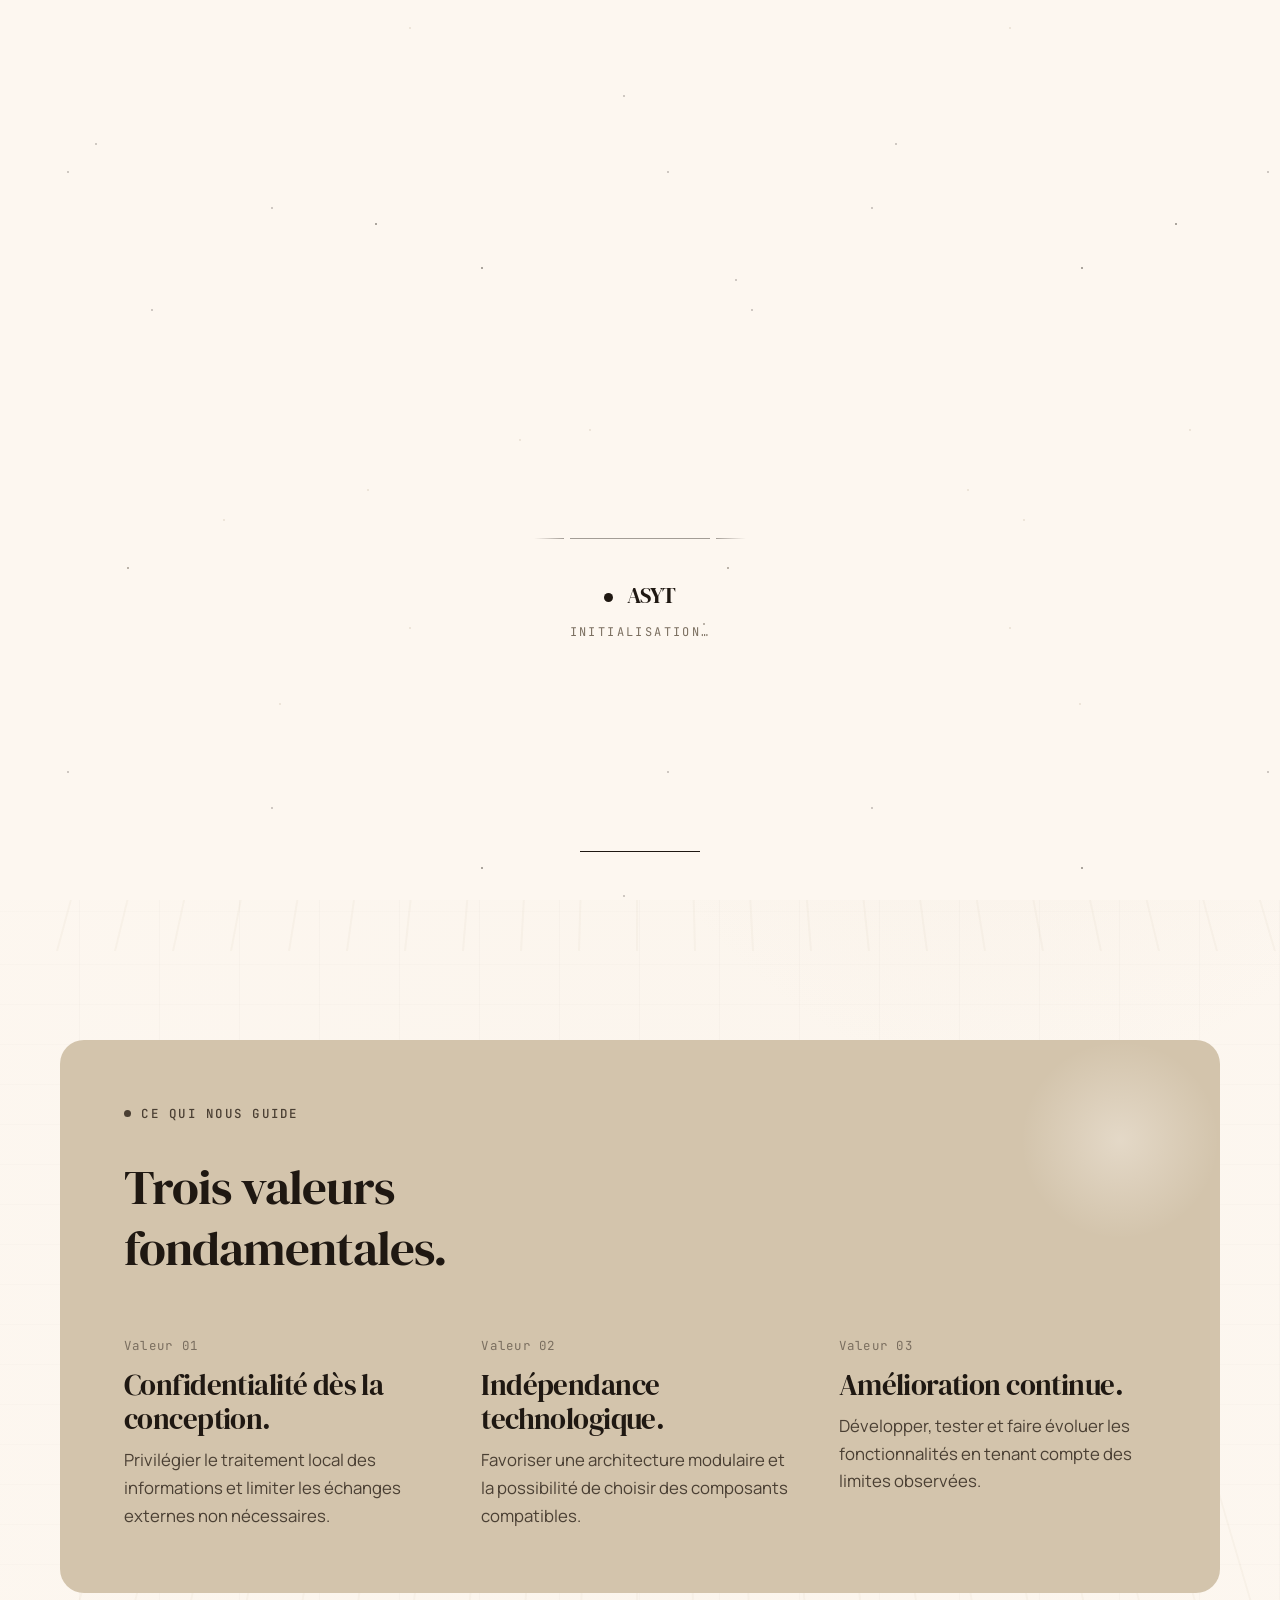
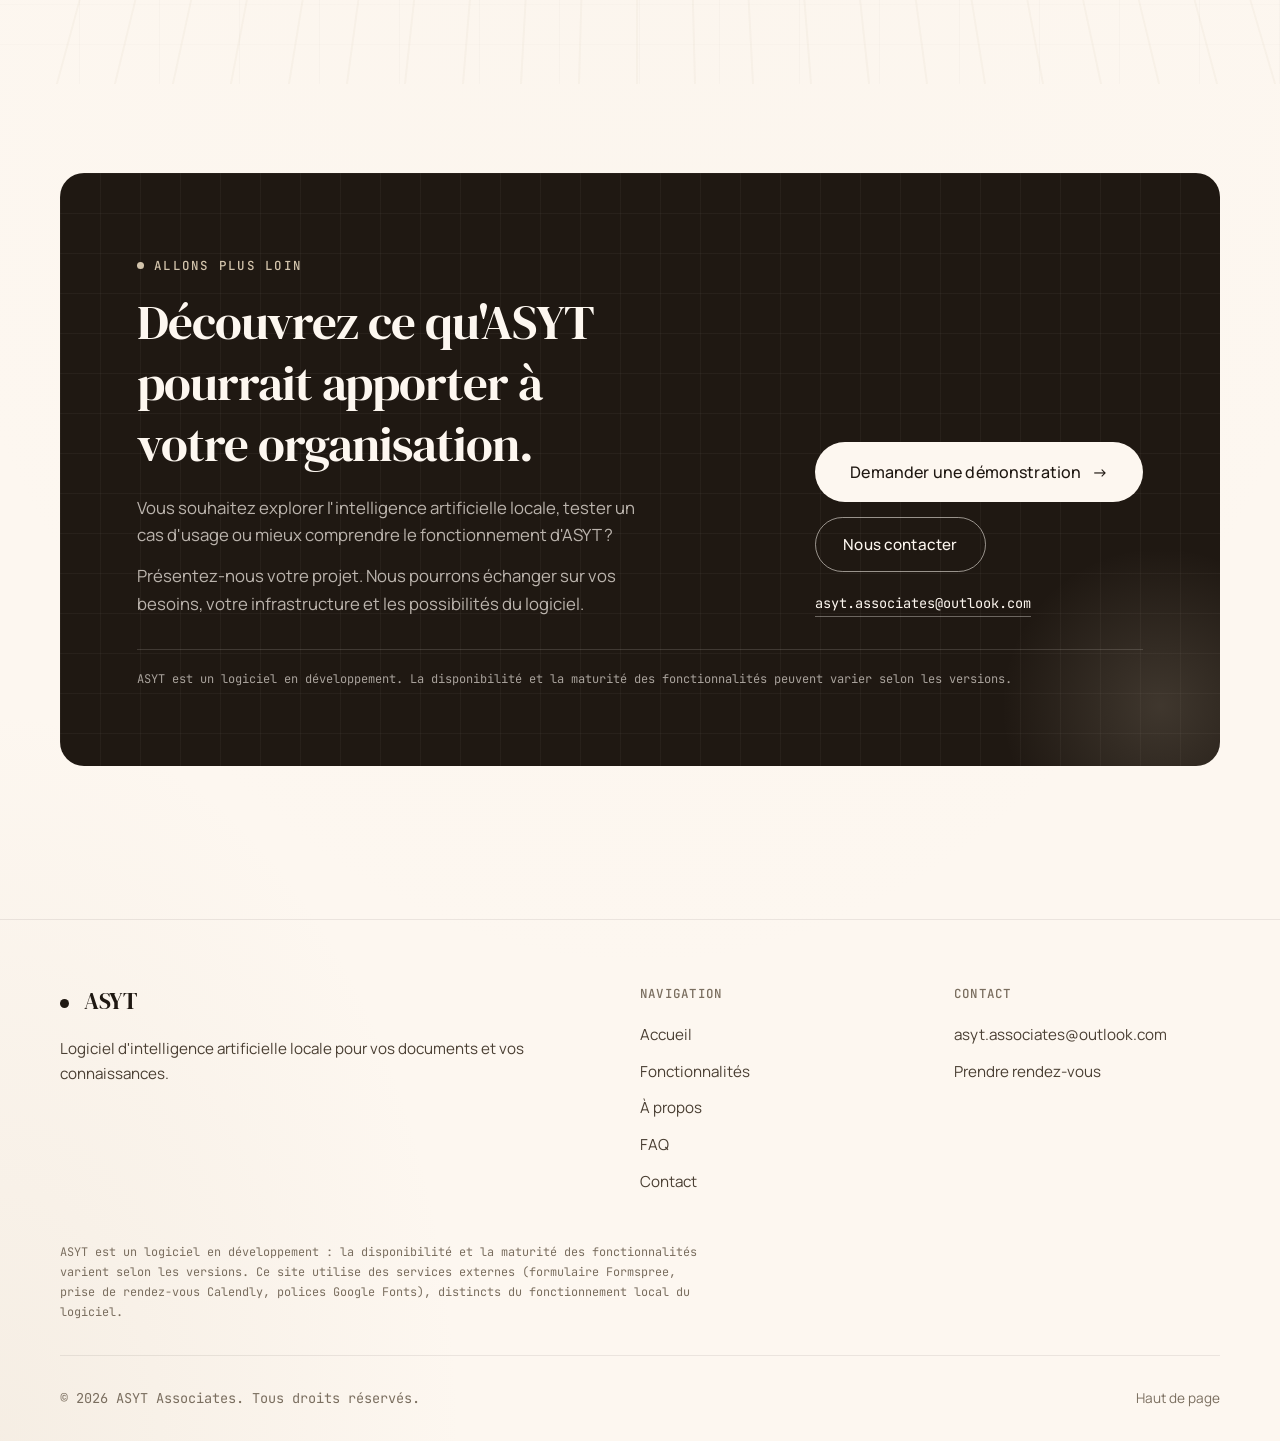
==== a-propos.html @ 198e5f39 "Refonte éditoriale : ASYT présenté comme logiciel d'IA locale (FR + EN) Mission ASYT-WEBSITE-CONTENT" ====
<!DOCTYPE html>
<html lang="fr">
<head>
<meta charset="UTF-8">
<meta name="viewport" content="width=device-width, initial-scale=1.0">
<title>À propos — ASYT, intelligence artificielle locale</title>
<meta name="description" content="ASYT est né d'une conviction : l'IA doit aussi pouvoir fonctionner chez vous. Découvrez la vision et les valeurs derrière ce logiciel d'intelligence artificielle locale.">
<meta name="theme-color" content="#FDF7F0">
<link rel="canonical" href="https://fabienlufbery-hue.github.io/mon-site/a-propos.html">
<link rel="alternate" hreflang="fr" href="https://fabienlufbery-hue.github.io/mon-site/a-propos.html">
<link rel="alternate" hreflang="en" href="https://fabienlufbery-hue.github.io/mon-site/about.html">
<link rel="alternate" hreflang="x-default" href="https://fabienlufbery-hue.github.io/mon-site/a-propos.html">
<link rel="preconnect" href="https://fonts.googleapis.com">
<link rel="preconnect" href="https://fonts.gstatic.com" crossorigin>
<link rel="stylesheet" href="styles.css">
<link rel="icon" type="image/png" href="asyt-logo.png">
<meta property="og:type" content="website">
<meta property="og:site_name" content="ASYT">
<meta property="og:locale" content="fr_FR">
<meta property="og:locale:alternate" content="en_US">
<meta property="og:url" content="https://fabienlufbery-hue.github.io/mon-site/a-propos.html">
<meta property="og:title" content="À propos — ASYT, intelligence artificielle locale">
<meta property="og:description" content="ASYT est né d'une conviction : l'IA doit aussi pouvoir fonctionner chez vous. Découvrez la vision et les valeurs derrière ce logiciel d'intelligence artificielle locale.">
<meta property="og:image" content="https://fabienlufbery-hue.github.io/mon-site/asyt-logo.png">
<meta property="og:image:alt" content="ASYT Associates">
<meta name="twitter:card" content="summary">
<meta name="twitter:title" content="À propos — ASYT, intelligence artificielle locale">
<meta name="twitter:description" content="ASYT est né d'une conviction : l'IA doit aussi pouvoir fonctionner chez vous. Découvrez la vision et les valeurs derrière ce logiciel d'intelligence artificielle locale.">
<meta name="twitter:image" content="https://fabienlufbery-hue.github.io/mon-site/asyt-logo.png">
<noscript><style>.preloader{display:none!important}.reveal,.rise,.h1-step,.hero-mark{opacity:1!important;transform:none!important;animation:none!important}.accordion-panel{grid-template-rows:1fr!important}.accordion-panel .accordion-inner{visibility:visible!important}</style></noscript>
</head>
<body id="top">
<canvas id="data-canvas" aria-hidden="true"></canvas>
<!-- Preloader -->
<div class="preloader" id="preloader" aria-hidden="true">
  <div class="launch-scene">
    <div class="launch-platform"></div>
    <div class="launch-shockwave"></div>
    <div class="launch-trail"></div>
    <div class="launch-craft">
      <svg viewBox="0 0 64 88" xmlns="http://www.w3.org/2000/svg" fill="none">
        <!-- Corps principal du vaisseau -->
        <path d="M32 4 L48 44 L48 72 L32 80 L16 72 L16 44 Z" fill="#1F1812"/>
        <!-- Nez chromé -->
        <path d="M32 4 L40 28 L32 24 L24 28 Z" fill="#D3C4AC"/>
        <!-- Hublot -->
        <circle cx="32" cy="42" r="6" fill="#FDF7F0"/>
        <circle cx="32" cy="42" r="3" fill="#D3C4AC"/>
        <!-- Ailettes latérales -->
        <path d="M16 60 L8 76 L16 72 Z" fill="#1F1812"/>
        <path d="M48 60 L56 76 L48 72 Z" fill="#1F1812"/>
        <!-- Détail central -->
        <rect x="30" y="56" width="4" height="14" fill="#D3C4AC" opacity="0.5"/>
        <!-- Tuyère -->
        <path d="M22 72 L28 80 L36 80 L42 72 Z" fill="#4A3F33"/>
      </svg>
    </div>
  </div>
  <div class="preloader-text">
    <div class="brand">
      <span style="display:inline-block; width:9px; height:9px; border-radius:50%; background:#1F1812; margin-right:8px; transform:translateY(-1px);"></span>ASYT
    </div>
    <div class="tagline">Initialisation…</div>
  </div>
  <div class="preloader-progress"></div>
</div>

<script>
(function() {
  var root = document.documentElement;
  var preloader = document.getElementById('preloader');
  if (!preloader) return;

  var reduce = window.matchMedia && window.matchMedia('(prefers-reduced-motion: reduce)').matches;

  // Première visite (animation complète) ou navigation interne (version accélérée)
  var isFirstVisit = true;
  try {
    isFirstVisit = !sessionStorage.getItem('asyt-visited');
    sessionStorage.setItem('asyt-visited', '1');
  } catch (e) {}
  var totalDuration = reduce ? 300 : (isFirstVisit ? 3800 : 1100);

  if (!isFirstVisit) {
    preloader.classList.add('preloader-fast');
  }

  // Les animations d'entrée de la page attendent la fin du préchargeur
  root.classList.add('is-preloading');

  var done = false;
  function hidePreloader() {
    if (done) return;
    done = true;
    root.classList.remove('is-preloading');
    preloader.classList.add('is-hidden');
    setTimeout(function() {
      if (preloader.parentNode) preloader.remove();
    }, 800);
    document.body.style.overflow = '';
  }

  document.body.style.overflow = 'hidden';

  if (document.readyState === 'complete') {
    setTimeout(hidePreloader, totalDuration);
  } else {
    window.addEventListener('load', function() {
      setTimeout(hidePreloader, totalDuration);
    });
  }
  // Sécurité : retirer après 6s max
  setTimeout(hidePreloader, 6000);
})();
</script>

<a class="skip-link" href="#contenu">Aller au contenu</a>

<header class="site-header">
  <div class="container">
    <a href="index.html" class="logo" aria-label="ASYT — Accueil">
      <span class="mark"></span>ASYT
    </a>
    <nav class="nav" id="primary-nav" aria-label="Navigation">
      <a href="index.html">Accueil</a>
      <a href="services.html">Fonctionnalités</a>
      <a href="a-propos.html" class="active" aria-current="page">À propos</a>
      <a href="faq.html">FAQ</a>
      <a href="contact.html">Contact</a>
      <div class="lang-switch">
        <a href="a-propos.html" class="lang active" hreflang="fr" lang="fr" aria-label="Français" aria-current="true">FR</a>
        <span class="lang-sep" aria-hidden="true">/</span>
        <a href="about.html" class="lang" hreflang="en" lang="en" aria-label="English">EN</a>
      </div>
    </nav>
    <button class="menu-toggle" type="button" aria-label="Menu" aria-controls="primary-nav" aria-expanded="false" onclick="this.setAttribute('aria-expanded', this.getAttribute('aria-expanded') === 'true' ? 'false' : 'true'); document.getElementById('primary-nav').classList.toggle('open');">
      <span></span><span></span><span></span>
    </button>
  </div>
</header>

<main id="contenu" tabindex="-1">

  <!-- HERO -->
  <section class="page-hero">
    <div class="container">
      <span class="eyebrow rise rise-1">À propos</span>
      <h1 class="rise rise-2 h1-long">ASYT est né d'une conviction&nbsp;: l'IA doit aussi pouvoir fonctionner <span class="highlight">chez&nbsp;vous.</span></h1>
    </div>
  </section>

  <!-- VISION -->
  <section>
    <div class="container">
      <div class="vision-grid">
        <div class="reveal">
          <span class="eyebrow">Notre vision</span>
        </div>
        <div class="prose reveal reveal-delay-1">
          <p class="lead">L'intelligence artificielle transforme notre façon de travailler. Mais toutes les organisations ne souhaitent pas dépendre d'un service distant pour exploiter leurs informations.</p>
          <p>ASYT explore une autre approche&nbsp;: rapprocher les capacités de l'IA des documents, des connaissances et de l'infrastructure de l'utilisateur.</p>
          <p>Notre ambition est de construire un environnement d'intelligence artificielle locale, adaptable et transparent, dans lequel les utilisateurs gardent davantage de contrôle.</p>
        </div>
      </div>
    </div>
  </section>

  <!-- VALEURS -->
  <section>
    <div class="container">
      <div class="band reveal">
        <div class="section-head" style="margin-bottom: 1rem;">
          <span class="eyebrow" style="color: var(--ink-soft);">Ce qui nous guide</span>
          <h2 class="chapter-title">Trois valeurs fondamentales.</h2>
        </div>
        <div class="values-list values-list--3">
          <div class="value-item">
            <div class="num">Valeur 01</div>
            <h3>Confidentialité dès la conception.</h3>
            <p>Privilégier le traitement local des informations et limiter les échanges externes non nécessaires.</p>
          </div>
          <div class="value-item">
            <div class="num">Valeur 02</div>
            <h3>Indépendance technologique.</h3>
            <p>Favoriser une architecture modulaire et la possibilité de choisir des composants compatibles.</p>
          </div>
          <div class="value-item">
            <div class="num">Valeur 03</div>
            <h3>Amélioration continue.</h3>
            <p>Développer, tester et faire évoluer les fonctionnalités en tenant compte des limites observées.</p>
          </div>
        </div>
      </div>
    </div>
  </section>

  <!-- CTA -->
  <section>
    <div class="container">
      <div class="cta-block reveal">
        <div>
          <span class="eyebrow">Allons plus loin</span>
          <h2 class="chapter-title" style="margin-top: 1rem;">Découvrez ce qu'ASYT pourrait apporter à votre organisation.</h2>
          <p style="margin-top: 1.2rem; max-width: 52ch;">Vous souhaitez explorer l'intelligence artificielle locale, tester un cas d'usage ou mieux comprendre le fonctionnement d'ASYT&nbsp;?</p>
          <p style="margin-top: 0.8rem; max-width: 52ch;">Présentez-nous votre projet. Nous pourrons échanger sur vos besoins, votre infrastructure et les possibilités du logiciel.</p>
        </div>
        <div class="cta-actions">
          <a href="contact.html?sujet=demonstration#formulaire" class="btn btn-primary">Demander une démonstration <span class="arrow" aria-hidden="true">→</span></a>
          <a href="contact.html" class="btn btn-ghost">Nous contacter</a>
          <a href="mailto:asyt.associates@outlook.com" class="cta-mail">asyt.associates@outlook.com</a>
        </div>
        <p class="cta-fine">ASYT est un logiciel en développement. La disponibilité et la maturité des fonctionnalités peuvent varier selon les versions.</p>
      </div>
    </div>
  </section>

</main>

<footer class="site-footer">
  <div class="container">
    <div class="footer-grid">
      <div class="footer-brand">
        <div class="logo">
          <span class="mark"></span>ASYT
        </div>
        <p>Logiciel d'intelligence artificielle locale pour vos documents et vos connaissances.</p>
      </div>
      <div class="footer-col">
        <p class="footer-col-title">Navigation</p>
        <ul>
          <li><a href="index.html">Accueil</a></li>
          <li><a href="services.html">Fonctionnalités</a></li>
          <li><a href="a-propos.html">À propos</a></li>
          <li><a href="faq.html">FAQ</a></li>
          <li><a href="contact.html">Contact</a></li>
        </ul>
      </div>
      <div class="footer-col">
        <p class="footer-col-title">Contact</p>
        <ul>
          <li><a href="mailto:asyt.associates@outlook.com">asyt.associates@outlook.com</a></li>
          <li><a href="https://calendly.com/asyt-associates/new-meeting" target="_blank" rel="noopener">Prendre rendez-vous</a></li>
        </ul>
      </div>
    </div>
    <p class="footer-note">ASYT est un logiciel en développement&nbsp;: la disponibilité et la maturité des fonctionnalités varient selon les versions. Ce site utilise des services externes (formulaire Formspree, prise de rendez-vous Calendly, polices Google Fonts), distincts du fonctionnement local du logiciel.</p>
    <div class="footer-bottom">
      <span>© 2026 ASYT Associates. Tous droits réservés.</span>
      <a href="#top">Haut de page</a>
    </div>
  </div>
</footer>

<script src="script.js"></script>
</body>
</html>
---- styles.css ----
/* =========================================================
   ASYT — Feuille de style
   Palette : crème (#FDF7F0) + blanc (#FFFFFF) + beige chaud (#D3C4AC)
   ========================================================= */

@import url('https://fonts.googleapis.com/css2?family=DM+Serif+Display:ital@0;1&family=Manrope:wght@300;400;500;600;700&family=JetBrains+Mono:wght@400;500&display=swap');

:root {
  --cream: #FDF7F0;
  --beige: #D3C4AC;
  --beige-soft: #E5DBC8;
  --beige-dark: #B8A68A;
  --ink: #1F1812;
  --ink-soft: #4A3F33;
  --ink-muted: #7A6E5F;
  --line: #D3C4AC;
  --line-soft: rgba(31, 24, 18, 0.08);
  --serif: 'DM Serif Display', 'Times New Roman', serif;
  --sans: 'Manrope', system-ui, -apple-system, sans-serif;
  --mono: 'JetBrains Mono', ui-monospace, monospace;
  --container: 1240px;
  --gutter: clamp(1.25rem, 4vw, 2.5rem);
  --transition: 280ms cubic-bezier(0.4, 0, 0.2, 1);
  --transition-slow: 600ms cubic-bezier(0.2, 0.8, 0.2, 1);
}

*, *::before, *::after { box-sizing: border-box; margin: 0; padding: 0; }
html { scroll-behavior: smooth; -webkit-text-size-adjust: 100%; }

body {
  font-family: var(--sans);
  font-weight: 400;
  font-size: 17px;
  line-height: 1.55;
  color: var(--ink);
  background-color: var(--cream);
  background-image:
    radial-gradient(ellipse 80% 60% at 80% 0%, rgba(211, 196, 172, 0.22), transparent 60%),
    radial-gradient(ellipse 60% 40% at 0% 100%, rgba(211, 196, 172, 0.18), transparent 60%),
    radial-gradient(ellipse 100% 70% at 50% 40%, rgba(229, 219, 200, 0.07), transparent 65%);
  min-height: 100vh;
  overflow-x: hidden;
  position: relative;
}

body::before {
  content: '';
  position: fixed;
  inset: 0;
  pointer-events: none;
  z-index: 1;
  opacity: 0.4;
  mix-blend-mode: multiply;
  background-image: url("data:image/svg+xml,%3Csvg viewBox='0 0 200 200' xmlns='http://www.w3.org/2000/svg'%3E%3Cfilter id='n'%3E%3CfeTurbulence type='fractalNoise' baseFrequency='0.85' numOctaves='2' stitchTiles='stitch'/%3E%3CfeColorMatrix values='0 0 0 0 0.12 0 0 0 0 0.09 0 0 0 0 0.07 0 0 0 0.06 0'/%3E%3C/filter%3E%3Crect width='100%25' height='100%25' filter='url(%23n)'/%3E%3C/svg%3E");
}

/* Canvas de particules */
#data-canvas {
  position: fixed;
  inset: 0;
  width: 100%;
  height: 100%;
  pointer-events: none;
  z-index: 0;
  opacity: 0.55;
}

img, svg { max-width: 100%; display: block; }
a { color: inherit; text-decoration: none; transition: opacity var(--transition); }
button { font: inherit; cursor: pointer; border: none; background: none; color: inherit; }
::selection { background: var(--ink); color: var(--cream); }

.container {
  width: 100%;
  max-width: var(--container);
  margin: 0 auto;
  padding-left: var(--gutter);
  padding-right: var(--gutter);
  position: relative;
  z-index: 2;
}

/* ---------- Typographie HARMONISÉE ---------- */
h1, h2, h3, h4, h5, h6 {
  font-family: var(--serif);
  font-weight: 400;
  letter-spacing: -0.02em;
  line-height: 1.5;
  color: var(--ink);
}
h1 { font-size: clamp(2rem, 4.5vw, 3.8rem); }
h2 { font-size: clamp(2.2rem, 5vw, 3.8rem); }
h3 { font-size: clamp(1.4rem, 2.5vw, 1.8rem); line-height: 1.2; }
h4 { font-size: 1.15rem; line-height: 1.3; }

.italic {
  /* font-style: italic; */
}

p, li, label, input, textarea, select, button, a {
  font-family: var(--sans);
}

p {
  color: var(--ink-soft);
  font-size: 1.05rem;
  line-height: 1.65;
  max-width: 62ch;
}

p.lead {
  font-size: clamp(1.15rem, 1.6vw, 1.35rem);
  line-height: 1.55;
  color: var(--ink);
  font-weight: 400;
}

/* ---------- HIGHLIGHTS noirs sur les mots-clés ---------- */
.highlight {
  background: var(--ink);
  color: var(--cream);
  padding: 0.08em 0.35em 0.18em;
  border-radius: 4px;
  font-style: normal;
  position: relative;
  box-decoration-break: clone;
  -webkit-box-decoration-break: clone;
  display: inline;
  transition: transform var(--transition);
}
.highlight::before {
  content: '';
  position: absolute;
  inset: 0;
  background: linear-gradient(110deg, transparent 0%, rgba(253, 247, 240, 0.18) 50%, transparent 100%) no-repeat;
  background-size: 60% 100%;
  background-position: -200% 0;
  animation: shine 6s ease-in-out infinite;
  animation-delay: 1.5s;
  pointer-events: none;
  border-radius: 4px;
}
@keyframes shine {
  0%, 100% { background-position: -200% 0; }
  20%, 80% { background-position: 300% 0; }
}

.eyebrow {
  font-family: var(--mono);
  font-size: 0.78rem;
  font-weight: 500;
  letter-spacing: 0.18em;
  text-transform: uppercase;
  color: var(--ink-muted);
  display: inline-flex;
  align-items: center;
  gap: 0.65rem;
}
.eyebrow::before {
  content: '';
  width: 7px;
  height: 7px;
  border-radius: 50%;
  background: currentColor;
  flex-shrink: 0;
  animation: pulse-dot 2s ease-in-out infinite;
}
@keyframes pulse-dot {
  0%, 100% { opacity: 0.35; transform: scale(0.9); }
  50%       { opacity: 1;    transform: scale(1.15); }
}

/* ---------- Boutons ---------- */
.btn {
  display: inline-flex;
  align-items: center;
  gap: 0.65rem;
  padding: 0.95rem 1.7rem;
  font-family: var(--sans);
  font-weight: 500;
  font-size: 0.95rem;
  letter-spacing: 0.01em;
  border-radius: 999px;
  transition: all var(--transition);
  white-space: nowrap;
  position: relative;
  overflow: hidden;
}
.btn-primary {
  background: var(--ink);
  color: var(--cream);
}
.btn-primary::before {
  content: '';
  position: absolute;
  inset: 0;
  background: linear-gradient(110deg, transparent 40%, rgba(253, 247, 240, 0.18) 50%, transparent 60%);
  transform: translateX(-100%);
  transition: transform 700ms ease;
}
.btn-primary:hover { background: var(--ink-soft); transform: translateY(-2px); }
.btn-primary:hover::before { transform: translateX(100%); }
.btn-primary .arrow { transition: transform var(--transition); display: inline-block; }
.btn-primary:hover .arrow { transform: translateX(4px); }

.btn-ghost {
  border: 1px solid var(--ink);
  color: var(--ink);
  background: transparent;
}
.btn-ghost:hover { background: var(--ink); color: var(--cream); transform: translateY(-2px); }

/* ---------- Header ---------- */
.site-header {
  position: sticky;
  top: 0;
  z-index: 100;
  padding: 1.4rem 0;
  background: rgba(253, 247, 240, 0.85);
  backdrop-filter: blur(14px);
  -webkit-backdrop-filter: blur(14px);
  border-bottom: 1px solid transparent;
  transition: border-color 400ms ease, padding 400ms ease;
}
.site-header.scrolled {
  border-bottom-color: var(--line-soft);
  padding: 1rem 0;
}
.site-header .container {
  display: flex;
  align-items: center;
  justify-content: space-between;
  gap: 2rem;
}

.logo {
  font-family: var(--serif);
  font-size: 1.45rem;
  font-weight: 400;
  letter-spacing: -0.02em;
  display: inline-flex;
  align-items: baseline;
  gap: 0.4rem;
  transition: transform var(--transition);
}
.logo:hover { transform: scale(1.03); }
.logo .mark {
  display: inline-block;
  width: 9px;
  height: 9px;
  border-radius: 50%;
  background: var(--ink);
  margin-right: 0.55rem;
  transform: translateY(-1px);
  position: relative;
}
.logo .mark::after {
  content: '';
  position: absolute;
  inset: -4px;
  border-radius: 50%;
  border: 1px solid var(--ink);
  opacity: 0;
  animation: pulse 3s ease-in-out infinite;
}
@keyframes pulse {
  0%, 100% { opacity: 0; transform: scale(0.8); }
  50% { opacity: 0.4; transform: scale(1.4); }
}
.logo .associates {
  font-size: 0.95rem;
  color: var(--ink-muted);
}

.nav {
  display: flex;
  gap: 2.2rem;
  align-items: center;
}
.nav > a {
  font-family: var(--sans);
  font-size: 0.95rem;
  color: var(--ink-soft);
  position: relative;
  padding: 0.25rem 0;
}
.nav > a::after {
  content: '';
  position: absolute;
  left: 0;
  bottom: 0;
  width: 0;
  height: 1px;
  background: var(--ink);
  transition: width var(--transition);
}
.nav > a:hover, .nav > a.active { color: var(--ink); }
.nav > a.active::after, .nav > a:hover::after { width: 100%; }

.menu-toggle { display: none; }

/* ---------- Sélecteur de langue ---------- */
.lang-switch {
  display: inline-flex;
  align-items: center;
  gap: 0.4rem;
  margin-left: 0.8rem;
  padding-left: 1.4rem;
  border-left: 1px solid var(--line);
  font-family: var(--mono);
  font-size: 0.78rem;
  letter-spacing: 0.08em;
}
.lang-switch .lang {
  color: var(--ink-muted);
  padding: 0.2rem 0.1rem;
  transition: color var(--transition);
}
.lang-switch .lang.active {
  color: var(--ink);
  font-weight: 500;
}
.lang-switch .lang:hover { color: var(--ink); }
.lang-switch .lang-sep {
  color: var(--ink-muted);
  opacity: 0.5;
}
.lang-switch .lang::after { display: none; }

/* ---------- Hero ---------- */
.hero {
  padding: clamp(4rem, 10vw, 8rem) 0 clamp(3rem, 7vw, 6rem);
  position: relative;
}
.hero-grid {
  display: grid;
  grid-template-columns: 1fr;
  gap: 3rem;
  align-items: stretch;
}
@media (min-width: 900px) {
  .hero-grid { grid-template-columns: 1.4fr 1fr; gap: 5rem; }
}
.hero-side {
  display: flex;
  flex-direction: column;
  justify-content: space-between;
  gap: 2.5rem;
}
.hero-logo {
  width: clamp(240px, 30vw, 360px);
  height: auto;
  align-self: flex-start;
  animation: float 6s ease-in-out infinite;
  filter: drop-shadow(0 24px 30px rgba(31, 24, 18, 0.35));
  will-change: transform, filter;
}
@keyframes float {
  0%, 100% {
    transform: translateY(0);
    filter: drop-shadow(0 18px 24px rgba(31, 24, 18, 0.45)) drop-shadow(0 6px 10px rgba(31, 24, 18, 0.2));
  }
  50% {
    transform: translateY(-16px);
    filter: drop-shadow(0 42px 38px rgba(31, 24, 18, 0.25)) drop-shadow(0 12px 18px rgba(31, 24, 18, 0.15));
  }
}
.hero h1 {
  margin-top: 1.5rem;
  margin-bottom: 1.5rem;
}
.hero-meta {
  border-top: 1px solid var(--line);
  padding-top: 1.5rem;
  display: flex;
  flex-direction: column;
  gap: 1.2rem;
  position: relative;
}
.hero-meta::before {
  content: '';
  position: absolute;
  top: -1px;
  left: 0;
  width: 0;
  height: 1px;
  background: var(--ink);
  animation: drawWide 1.5s cubic-bezier(0.4, 0, 0.2, 1) 0.6s forwards;
}
@keyframes drawWide {
  to { width: 60px; }
}
.hero-meta p { color: var(--ink-soft); font-size: 1rem; }
.hero-actions {
  display: flex;
  gap: 0.8rem;
  flex-wrap: wrap;
  margin-top: 2.2rem;
}

/* ---------- Interface produit — effet géométrique ---------- */
.product-hero {
  position: relative;
  overflow: hidden;
  padding: clamp(3rem, 6vw, 5rem) 0 clamp(3.5rem, 7vw, 6rem);
}
.product-backdrop {
  position: absolute;
  inset: 0;
  z-index: 0;
  background:
    radial-gradient(ellipse 72% 88% at 50% 52%,
      var(--cream) 0%, transparent 72%),
    radial-gradient(ellipse 42% 52% at 50% 65%,
      rgba(229, 219, 200, 0.20) 0%, transparent 60%),
    linear-gradient(90deg,
      rgba(211, 196, 172, 0.5) 0%,
      rgba(229, 219, 200, 0.3) 12%,
      transparent 30%,
      transparent 70%,
      rgba(229, 219, 200, 0.3) 88%,
      rgba(211, 196, 172, 0.5) 100%),
    repeating-linear-gradient(90deg,
      transparent 0px, transparent 79px,
      rgba(31, 24, 18, 0.035) 79px, rgba(31, 24, 18, 0.035) 80px),
    repeating-linear-gradient(0deg,
      transparent 0px, transparent 39px,
      rgba(31, 24, 18, 0.025) 39px, rgba(31, 24, 18, 0.025) 40px);
}
.product-backdrop::after {
  content: '';
  position: absolute;
  inset: -40% -30%;
  background: repeating-linear-gradient(90deg,
    transparent 0px, transparent 56px,
    rgba(211, 196, 172, 0.18) 56px, rgba(211, 196, 172, 0.18) 58px);
  transform: perspective(900px) rotateX(22deg);
  transform-origin: 50% 100%;
  pointer-events: none;
}
.product-showcase {
  position: relative;
  z-index: 1;
  display: flex;
  flex-direction: column;
  align-items: center;
  gap: 1.4rem;
  text-align: center;
}
.product-heading {
  font-size: clamp(1.5rem, 2.5vw, 2rem);
  max-width: 28ch;
  line-height: 1.25;
}
.product-stage {
  width: 100%;
  max-width: 880px;
}
.product-img-frame {
  border-radius: 10px;
  border: 1px solid var(--line);
  overflow: hidden;
  box-shadow:
    0 0 0 1px rgba(31, 24, 18, 0.04),
    0 8px 24px rgba(31, 24, 18, 0.08),
    0 24px 64px rgba(31, 24, 18, 0.12),
    0 0 70px 12px rgba(211, 196, 172, 0.18);
}
.product-img-frame img { width: 100%; height: auto; display: block; }
.product-tagline {
  font-family: var(--mono);
  font-size: 0.75rem;
  color: var(--ink-muted);
  letter-spacing: 0.05em;
}
@media (max-width: 760px) {
  .product-backdrop::after { display: none; }
  .product-img-frame { border-radius: 6px; }
  .product-showcase { gap: 1rem; }
}

/* ---------- Interface produit — figure simple (services.html) ---------- */
.interface-figure {
  margin-top: 2.5rem;
  border-radius: 8px;
  border: 1px solid var(--line);
  overflow: hidden;
  box-shadow: 0 8px 32px rgba(31, 24, 18, 0.08);
}
.interface-figure img { width: 100%; height: auto; display: block; }
.interface-figure figcaption {
  font-family: var(--mono);
  font-size: 0.75rem;
  color: var(--ink-muted);
  letter-spacing: 0.05em;
  padding: 0.75rem 1rem;
  border-top: 1px solid var(--line-soft);
}
@media (max-width: 760px) {
  .interface-figure { border-radius: 6px; margin-top: 1.5rem; }
}

/* ---------- Sections ---------- */
section {
  padding: clamp(3.5rem, 7vw, 6.5rem) 0;
  position: relative;
}

/* ---- Quadrillage géométrique global ---- */
section:not(.product-hero):not(:has(.cta-block)) {
  background-image:
    repeating-linear-gradient(90deg,
      transparent 0px, transparent 79px,
      rgba(31, 24, 18, 0.020) 79px, rgba(31, 24, 18, 0.020) 80px),
    repeating-linear-gradient(0deg,
      transparent 0px, transparent 39px,
      rgba(31, 24, 18, 0.012) 39px, rgba(31, 24, 18, 0.012) 40px);
}
section:not(.product-hero):not(.hero):not(:has(.cta-block))::before {
  content: '';
  position: absolute;
  inset: 0;
  background: repeating-linear-gradient(90deg,
    transparent 0px, transparent 56px,
    rgba(211, 196, 172, 0.11) 56px, rgba(211, 196, 172, 0.11) 58px);
  transform: perspective(700px) rotateX(18deg);
  transform-origin: 50% 100%;
  pointer-events: none;
  z-index: -1;
}
@media (max-width: 760px) {
  section:not(.product-hero):not(.hero):not(:has(.cta-block))::before {
    display: none;
  }
  section:not(.product-hero):not(:has(.cta-block)) {
    background-image:
      repeating-linear-gradient(90deg,
        transparent 0px, transparent 39px,
        rgba(31, 24, 18, 0.048) 39px, rgba(31, 24, 18, 0.048) 40px),
      repeating-linear-gradient(0deg,
        transparent 0px, transparent 39px,
        rgba(31, 24, 18, 0.030) 39px, rgba(31, 24, 18, 0.030) 40px);
  }
}

.section-head {
  display: grid;
  gap: 1.5rem;
  max-width: 760px;
  margin-bottom: clamp(2.5rem, 5vw, 4rem);
}
.section-head h2 { margin-top: 0.6rem; }

/* Bandeau beige */
.band {
  background: var(--beige);
  border-radius: 24px;
  padding: clamp(2.5rem, 5vw, 4.5rem);
  position: relative;
  overflow: hidden;
}
.band::before {
  content: '';
  position: absolute;
  top: 0;
  right: 0;
  width: 200px;
  height: 200px;
  background: radial-gradient(circle, rgba(253, 247, 240, 0.4), transparent 70%);
  pointer-events: none;
  animation: drift 12s ease-in-out infinite;
}
@keyframes drift {
  0%, 100% { transform: translate(0, 0); }
  50% { transform: translate(-30px, 20px); }
}

/* ---------- Grille services ---------- */
.services-grid {
  display: grid;
  grid-template-columns: 1fr;
  gap: 1px;
  background: var(--line);
  border: 1px solid var(--line);
  border-radius: 16px;
  overflow: hidden;
}
@media (min-width: 720px) {
  .services-grid { grid-template-columns: repeat(2, 1fr); }
}
@media (min-width: 1080px) {
  .services-grid { grid-template-columns: repeat(3, 1fr); }
}

.service-card {
  background: var(--cream);
  padding: clamp(1.6rem, 3vw, 2.4rem);
  display: flex;
  flex-direction: column;
  gap: 1rem;
  transition: background var(--transition);
  min-height: 260px;
  position: relative;
  overflow: hidden;
}
.service-card::after {
  content: '';
  position: absolute;
  top: 0;
  left: 0;
  width: 100%;
  height: 2px;
  background: var(--ink);
  transform: scaleX(0);
  transform-origin: left;
  transition: transform var(--transition-slow);
}
.service-card:hover { background: var(--beige-soft); }
.service-card:hover::after { transform: scaleX(1); }
.service-card .num {
  font-family: var(--mono);
  font-size: 0.78rem;
  color: var(--ink-muted);
  letter-spacing: 0.08em;
}
.service-card h3 { margin-bottom: 0.4rem; }
.service-card p { font-size: 0.98rem; }
.service-card .more {
  margin-top: auto;
  font-size: 0.88rem;
  font-family: var(--mono);
  color: var(--ink);
  display: inline-flex;
  align-items: center;
  gap: 0.4rem;
  padding-top: 1.2rem;
}
.service-card .more::after {
  content: '→';
  transition: transform var(--transition);
}
.service-card:hover .more::after { transform: translateX(4px); }

/* ---------- Valeurs ---------- */
.values-list {
  display: grid;
  gap: 2rem;
  grid-template-columns: 1fr;
  margin-top: 2rem;
}
@media (min-width: 720px) {
  .values-list { grid-template-columns: repeat(2, 1fr); gap: 3rem; }
}
.value-item {
  border-top: 1px solid var(--line);
  padding-top: 1.5rem;
  position: relative;
  transition: transform var(--transition);
}
.value-item::before {
  content: '';
  position: absolute;
  top: -1px;
  left: 0;
  width: 0;
  height: 1px;
  background: var(--ink);
  transition: width var(--transition-slow);
}
.value-item:hover { transform: translateX(4px); }
.value-item:hover::before { width: 40px; }
.value-item .num {
  font-family: var(--mono);
  font-size: 0.78rem;
  color: var(--ink-muted);
  letter-spacing: 0.1em;
  margin-bottom: 0.8rem;
}
.value-item h3 { margin-bottom: 0.6rem; }

/* ---------- Stats ---------- */
.stats {
  display: grid;
  grid-template-columns: 1fr;
  gap: 1px;
  background: var(--line);
  border-radius: 16px;
  overflow: hidden;
  border: 1px solid var(--line);
}
@media (min-width: 720px) {
  .stats { grid-template-columns: repeat(3, 1fr); }
}
.stat {
  background: var(--cream);
  padding: 2rem;
  text-align: left;
  transition: background var(--transition);
}
.stat:hover { background: var(--beige-soft); }
.stat .num {
  font-family: var(--serif);
  font-size: clamp(2.5rem, 4vw, 3.4rem);
  font-weight: 400;
  line-height: 1;
  color: var(--ink);
  margin-bottom: 0.6rem;
  display: inline-block;
}
.stat .num .small { font-size: 0.5em; color: var(--ink-muted); }
.stat p {
  font-size: 0.92rem;
  color: var(--ink-muted);
  margin-top: 0.4rem;
}

/* ---------- Process ---------- */
.process {
  display: grid;
  gap: 0;
  margin-top: 2rem;
}
.process-step {
  display: grid;
  grid-template-columns: 1fr;
  gap: 1.2rem;
  padding: 2rem 0;
  border-top: 1px solid var(--line);
  position: relative;
  transition: padding-left var(--transition);
}
.process-step:last-child { border-bottom: 1px solid var(--line); }
@media (min-width: 720px) {
  .process-step { grid-template-columns: 120px 1fr 2fr; gap: 3rem; }
}
.process-step::before {
  content: '';
  position: absolute;
  left: 0;
  top: 50%;
  width: 0;
  height: 1px;
  background: var(--ink);
  transition: width var(--transition-slow);
  transform: translateY(-50%);
}
.process-step:hover { padding-left: 1.2rem; }
.process-step:hover::before { width: 0.8rem; }
.process-step .step-num {
  font-family: var(--mono);
  font-size: 0.85rem;
  color: var(--ink-muted);
  letter-spacing: 0.1em;
}
.process-step h3 { font-size: 1.4rem; }

/* ---------- Contact ---------- */
.contact-grid {
  display: grid;
  grid-template-columns: 1fr;
  gap: 2.5rem;
  margin-top: 3rem;
}
@media (min-width: 900px) {
  .contact-grid { grid-template-columns: 1fr 1.2fr; gap: 5rem; }
}
.contact-info { display: flex; flex-direction: column; gap: 2rem; }
.contact-info .item h4 { margin-bottom: 0.4rem; }
.contact-info .item a {
  font-family: var(--mono);
  font-size: 0.95rem;
  color: var(--ink);
  border-bottom: 1px solid var(--line);
  padding-bottom: 2px;
  transition: border-color var(--transition);
}
.contact-info .item a:hover { border-color: var(--ink); }

.contact-form { display: flex; flex-direction: column; gap: 1.2rem; }
.form-row { display: grid; grid-template-columns: 1fr 1fr; gap: 1.2rem; }
@media (max-width: 600px) { .form-row { grid-template-columns: 1fr; } }
.field { display: flex; flex-direction: column; gap: 0.4rem; }
.field label {
  font-family: var(--mono);
  font-size: 0.78rem;
  letter-spacing: 0.08em;
  text-transform: uppercase;
  color: var(--ink-muted);
}
.field input, .field textarea, .field select {
  font-family: var(--sans);
  font-size: 1rem;
  padding: 0.85rem 1rem;
  background: var(--cream);
  border: 1px solid var(--line);
  border-radius: 10px;
  color: var(--ink);
  transition: border-color var(--transition), box-shadow var(--transition);
  resize: vertical;
}
.field input:focus, .field textarea:focus, .field select:focus {
  outline: none;
  border-color: var(--ink);
  box-shadow: 0 0 0 3px rgba(31, 24, 18, 0.08);
}
.contact-form button { align-self: flex-start; margin-top: 0.5rem; }

/* ---------- CTA ---------- */
.cta-block {
  background: var(--ink);
  color: var(--cream);
  border-radius: 24px;
  padding: clamp(3rem, 6vw, 5rem);
  display: grid;
  grid-template-columns: 1fr;
  gap: 2rem;
  align-items: end;
  position: relative;
  overflow: hidden;
}
@media (min-width: 800px) {
  .cta-block { grid-template-columns: 2fr 1fr; }
}
.cta-block h2 { color: var(--cream); }
.cta-block p {
  color: rgba(253, 247, 240, 0.7);
  font-family: var(--sans);
}
.cta-block .eyebrow { color: var(--beige); }
.cta-block .btn-primary {
  background: var(--cream);
  color: var(--ink);
  padding: 1.1rem 2.2rem;
  font-size: 1rem;
}
.cta-block .btn-primary:hover {
  background: var(--beige);
  transform: translateY(-2px) scale(1.02);
  box-shadow: 0 6px 24px rgba(253, 247, 240, 0.15);
}
.contact-form .btn-primary {
  padding: 1.1rem 2.2rem;
  font-size: 1rem;
}
.hero-actions .btn-primary { font-size: 1rem; }
.service-card .more { font-weight: 500; }
.cta-block::after {
  content: '';
  position: absolute;
  right: -100px;
  bottom: -100px;
  width: 320px;
  height: 320px;
  border-radius: 50%;
  background: radial-gradient(circle, rgba(211, 196, 172, 0.18), transparent 70%);
  animation: orbit 18s ease-in-out infinite;
}
@keyframes orbit {
  0%, 100% { transform: translate(0, 0); }
  33% { transform: translate(-40px, 30px); }
  66% { transform: translate(20px, -20px); }
}
.cta-block::before {
  content: '';
  position: absolute;
  inset: 0;
  background-image:
    linear-gradient(rgba(253, 247, 240, 0.04) 1px, transparent 1px),
    linear-gradient(90deg, rgba(253, 247, 240, 0.04) 1px, transparent 1px);
  background-size: 40px 40px;
  pointer-events: none;
  z-index: 0;
}
.cta-block > * { position: relative; z-index: 1; }

/* ---------- Footer ---------- */
.site-footer {
  border-top: 1px solid var(--line-soft);
  padding: 4rem 0 2rem;
  margin-top: 4rem;
  position: relative;
  z-index: 2;
}
.footer-grid {
  display: grid;
  grid-template-columns: 1fr;
  gap: 3rem;
  margin-bottom: 3rem;
}
@media (min-width: 720px) {
  .footer-grid { grid-template-columns: 2fr 1fr 1fr; }
}
.footer-brand .logo { margin-bottom: 1rem; }
.footer-brand p { font-size: 0.95rem; }
.footer-col h5,
.footer-col-title {
  font-family: var(--mono);
  font-size: 0.78rem;
  letter-spacing: 0.1em;
  text-transform: uppercase;
  color: var(--ink-muted);
  margin-bottom: 1rem;
  font-weight: 500;
}
.footer-col ul { list-style: none; display: flex; flex-direction: column; gap: 0.65rem; }
.footer-col ul a {
  font-family: var(--sans);
  font-size: 0.95rem;
  color: var(--ink-soft);
  transition: color var(--transition), padding-left var(--transition);
}
.footer-col ul a:hover { color: var(--ink); padding-left: 6px; }
.footer-bottom {
  padding-top: 2rem;
  border-top: 1px solid var(--line-soft);
  display: flex;
  justify-content: space-between;
  align-items: center;
  flex-wrap: wrap;
  gap: 1rem;
  font-size: 0.85rem;
  color: var(--ink-muted);
  font-family: var(--mono);
}

/* ---------- Animations d'entrée scroll-triggered ---------- */
.reveal {
  opacity: 0;
  transform: translateY(40px);
  transition: opacity 1s cubic-bezier(0.2, 0.8, 0.2, 1), transform 1s cubic-bezier(0.2, 0.8, 0.2, 1);
  will-change: opacity, transform;
}
.reveal.visible {
  opacity: 1;
  transform: translateY(0);
}
.reveal-delay-1 { transition-delay: 100ms; }
.reveal-delay-2 { transition-delay: 200ms; }
.reveal-delay-3 { transition-delay: 300ms; }
.reveal-delay-4 { transition-delay: 400ms; }

/* Animation initiale du hero */
@keyframes rise {
  from { opacity: 0; transform: translateY(24px); }
  to { opacity: 1; transform: translateY(0); }
}
.rise { animation: rise 800ms cubic-bezier(0.2, 0.8, 0.2, 1) both; }
.rise-1 { animation-delay: 100ms; }
.rise-2 { animation-delay: 220ms; }
.rise-3 { animation-delay: 340ms; }
.rise-4 { animation-delay: 460ms; }
.rise-5 { animation-delay: 580ms; }

/* ---------- Mobile menu ---------- */
@media (max-width: 760px) {
  .menu-toggle {
    display: flex;
    flex-direction: column;
    gap: 5px;
    padding: 8px;
  }
  .menu-toggle span {
    width: 22px;
    height: 1.5px;
    background: var(--ink);
    transition: transform var(--transition);
  }
  .nav {
    position: absolute;
    top: 100%; left: 0; right: 0;
    background: var(--cream);
    flex-direction: column;
    align-items: flex-start;
    padding: 2rem var(--gutter);
    gap: 1.4rem;
    border-bottom: 1px solid var(--line);
    transform: translateY(-10px);
    opacity: 0;
    visibility: hidden; /* menu fermé : liens retirés de l'ordre de tabulation */
    pointer-events: none;
    /* fermeture : la visibilité bascule après le fondu */
    transition: opacity var(--transition), transform var(--transition), visibility 0s linear 280ms;
  }
  .nav.open {
    transform: translateY(0);
    opacity: 1;
    visibility: visible;
    pointer-events: auto;
    /* ouverture : visible tout de suite (le focus clavier peut y entrer) */
    transition: opacity var(--transition), transform var(--transition), visibility 0s;
  }
  .nav > a { font-size: 1.4rem; font-family: var(--serif); }
  .nav .lang-switch {
    margin-left: 0;
    padding-left: 0;
    border-left: none;
    border-top: 1px solid var(--line);
    padding-top: 1.2rem;
    margin-top: 0.4rem;
    font-size: 0.9rem;
  }
  .nav .lang-switch .lang { font-family: var(--mono); font-size: 0.9rem; }

  /* Header dot mobile */
  .logo .mark {
    width: 7px;
    height: 7px;
  }
  .logo .mark::after {
    display: none;
  }

  /* Hero mobile */
  .hero-side {
    order: -1;
    flex-direction: row;
    justify-content: center;
    gap: 0;
  }
  .hero-logo {
    width: 160px;
    margin: 0 auto;
    align-self: center;
    mix-blend-mode: multiply;
    filter: none;
    animation: none;
  }
  .hero-meta {
    display: none;
  }
  .hero-actions {
    flex-direction: column;
  }
  .hero-actions .btn {
    width: 100%;
    justify-content: center;
  }

  /* Page hero H1 mobile */
  .page-hero h1 {
    font-size: clamp(1.5rem, 5.5vw, 2.2rem);
    line-height: 1.4;
    max-width: none;
    hyphens: auto;
    overflow-wrap: break-word;
  }

  /* Typographie mobile */
  h2 { font-size: clamp(1.3rem, 4.5vw, 2rem); line-height: 1.4; }

  /* Hero H1 mobile */
  .hero h1 { font-size: clamp(1.7rem, 4.5vw, 3.8rem); line-height: 1.4; overflow-wrap: break-word; hyphens: auto; }

  /* CTA mobile */
  .cta-block { padding: 2rem; border-radius: 16px; }

  /* Formulaire mobile */
  .contact-form .btn-primary { width: 100%; justify-content: center; }

  /* Accordéon services mobile */
  .accordion-trigger { padding: 1rem 0; }
}

/* ---------- Page-spécifique : hero variants ---------- */
.page-hero {
  padding: clamp(3rem, 6vw, 5rem) 0 clamp(2rem, 4vw, 3.5rem);
}
.page-hero .eyebrow { margin-bottom: 1.2rem; }
.page-hero h1 { max-width: 24ch; margin-bottom: 1.5rem; }
.page-hero p.lead { max-width: 56ch; }

@media (max-width: 760px) {
  .page-hero h1 { max-width: 100%; }
  .highlight { padding-left: 0.2em; padding-right: 0.2em; }
}

/* ---------- Service détaillé ---------- */
.service-detailed {
  display: grid;
  grid-template-columns: 1fr;
  gap: 2.5rem;
  padding: 3rem 0;
  border-top: 1px solid var(--line);
  align-items: start;
  position: relative;
}
@media (min-width: 800px) {
  .service-detailed { grid-template-columns: 1fr 1.5fr; gap: 5rem; }
}
.service-detailed:last-of-type { border-bottom: 1px solid var(--line); }
.service-detailed::before {
  content: '';
  position: absolute;
  top: -1px;
  left: 0;
  width: 0;
  height: 1px;
  background: var(--ink);
  transition: width var(--transition-slow);
}
.service-detailed:hover::before { width: 80px; }
.service-detailed .label {
  font-family: var(--mono);
  font-size: 0.78rem;
  color: var(--ink-muted);
  letter-spacing: 0.1em;
}
.service-detailed h3 { margin: 0.8rem 0 0; }
.service-detailed ul { list-style: none; margin-top: 1.2rem; }
.service-detailed ul li {
  padding: 0.7rem 0;
  border-bottom: 1px solid var(--line-soft);
  font-family: var(--sans);
  font-size: 0.98rem;
  color: var(--ink-soft);
  display: flex;
  gap: 0.8rem;
  transition: padding-left var(--transition), color var(--transition);
}
.service-detailed ul li::before {
  content: '+';
  color: var(--beige-dark);
  font-family: var(--mono);
  transition: transform var(--transition), color var(--transition);
  flex-shrink: 0;
}
.service-detailed ul li:hover {
  padding-left: 0.4rem;
  color: var(--ink);
}
.service-detailed ul li:hover::before {
  transform: rotate(45deg);
  color: var(--ink);
}

/* ---------- Bloc citation ---------- */
.quote-block {
  max-width: 900px;
  margin: 0 auto;
  text-align: center;
  padding: 3rem 0;
}
.quote-block .quote-text {
  font-family: var(--serif);
  font-size: clamp(1.6rem, 3.5vw, 2.6rem);
  font-style: normal;
  line-height: 1.25;
  color: var(--ink);
  margin: 2rem auto;
  max-width: none;
}
.quote-block .quote-attr {
  font-family: var(--sans);
  margin: 0 auto;
  text-align: center;
  color: var(--ink-muted);
}

/* =========================================================
   PRELOADER — Animation de décollage
   ========================================================= */
.preloader {
  position: fixed;
  inset: 0;
  z-index: 10000;
  background: var(--cream);
  display: flex;
  align-items: center;
  justify-content: center;
  flex-direction: column;
  gap: 2.5rem;
  transition: opacity 700ms cubic-bezier(0.4, 0, 0.2, 1), visibility 700ms;
  overflow: hidden;
}
.preloader.is-hidden {
  opacity: 0;
  visibility: hidden;
  pointer-events: none;
}

/* Champ d'étoiles en arrière-plan */
.preloader::before,
.preloader::after {
  content: '';
  position: absolute;
  inset: 0;
  background-image:
    radial-gradient(1px 1px at 12% 18%, var(--ink), transparent),
    radial-gradient(1px 1px at 28% 65%, var(--beige-dark), transparent),
    radial-gradient(1.5px 1.5px at 47% 28%, var(--ink), transparent),
    radial-gradient(1px 1px at 65% 55%, var(--beige-dark), transparent),
    radial-gradient(1px 1px at 78% 12%, var(--ink), transparent),
    radial-gradient(1.5px 1.5px at 88% 78%, var(--ink-soft), transparent),
    radial-gradient(1px 1px at 35% 88%, var(--beige-dark), transparent),
    radial-gradient(1px 1px at 92% 35%, var(--ink), transparent);
  background-size: 800px 800px;
  opacity: 0;
  animation: starsAppear 800ms ease-out 100ms forwards, starsScroll 8s linear infinite;
}
.preloader::after {
  background-size: 600px 600px;
  background-position: 200px 100px;
  animation-duration: 800ms, 12s;
  opacity: 0;
}

@keyframes starsAppear {
  to { opacity: 0.7; }
}
@keyframes starsScroll {
  from { transform: translateY(0); }
  to { transform: translateY(40px); }
}

/* Scène de décollage */
.launch-scene {
  position: relative;
  width: 220px;
  height: 280px;
  display: flex;
  align-items: flex-end;
  justify-content: center;
}

/* Vaisseau / flèche stylisée */
.launch-craft {
  position: relative;
  width: 64px;
  height: 88px;
  animation: launchCraft 3.2s cubic-bezier(0.7, 0, 0.3, 1) 0.6s forwards;
  z-index: 3;
}
@keyframes launchCraft {
  0% {
    transform: translateY(60px) scale(0.8);
    opacity: 0;
  }
  15% {
    transform: translateY(0) scale(1);
    opacity: 1;
  }
  25%, 35% {
    transform: translateY(-4px) scale(1);
    opacity: 1;
  }
  100% {
    transform: translateY(-340px) scale(0.7);
    opacity: 0;
  }
}

.launch-craft svg {
  width: 100%;
  height: 100%;
  filter: drop-shadow(0 6px 14px rgba(31, 24, 18, 0.35));
}

/* Trainée de particules sous le vaisseau */
.launch-trail {
  position: absolute;
  bottom: 0;
  left: 50%;
  transform: translateX(-50%);
  width: 28px;
  height: 0;
  background: linear-gradient(to top,
    transparent,
    rgba(211, 196, 172, 0.4) 20%,
    rgba(184, 166, 138, 0.6) 50%,
    rgba(31, 24, 18, 0.3) 100%);
  border-radius: 100% 100% 50% 50% / 80% 80% 20% 20%;
  filter: blur(3px);
  animation: launchTrail 3.2s cubic-bezier(0.7, 0, 0.3, 1) 0.6s forwards;
  z-index: 2;
}
@keyframes launchTrail {
  0% { height: 0; opacity: 0; }
  15% { height: 20px; opacity: 0.4; }
  25% { height: 80px; opacity: 1; }
  60% { height: 160px; opacity: 1; }
  100% { height: 100px; opacity: 0; }
}

/* Plateforme / sol */
.launch-platform {
  position: absolute;
  bottom: 0;
  left: 50%;
  transform: translateX(-50%);
  width: 140px;
  height: 1px;
  background: var(--ink);
  opacity: 0;
  animation: platformFade 800ms ease-out 0.2s forwards, platformShake 0.3s ease-in-out 1.2s;
}
.launch-platform::before,
.launch-platform::after {
  content: '';
  position: absolute;
  top: 0;
  width: 30px;
  height: 1px;
  background: var(--ink);
}
.launch-platform::before {
  left: -36px;
  background: linear-gradient(to right, transparent, var(--ink));
}
.launch-platform::after {
  right: -36px;
  background: linear-gradient(to left, transparent, var(--ink));
}
@keyframes platformFade {
  to { opacity: 0.4; }
}
@keyframes platformShake {
  0%, 100% { transform: translateX(-50%); }
  25% { transform: translateX(calc(-50% - 1px)); }
  75% { transform: translateX(calc(-50% + 1px)); }
}

/* Onde de choc au décollage */
.launch-shockwave {
  position: absolute;
  bottom: -10px;
  left: 50%;
  transform: translateX(-50%) scale(0);
  width: 80px;
  height: 80px;
  border: 1px solid var(--ink);
  border-radius: 50%;
  opacity: 0;
  animation: shockwave 1s ease-out 1.3s forwards;
}
@keyframes shockwave {
  0% { transform: translateX(-50%) scale(0); opacity: 0.6; }
  100% { transform: translateX(-50%) scale(3.5); opacity: 0; }
}

/* Texte sous l'animation */
.preloader-text {
  position: relative;
  z-index: 4;
  text-align: center;
  opacity: 0;
  animation: preloaderTextFade 600ms ease-out 0.3s forwards;
  display: flex;
  flex-direction: column;
  align-items: center;
  gap: 0.6rem;
}
.preloader-text .brand {
  font-family: var(--serif);
  font-size: 1.4rem;
  letter-spacing: -0.02em;
  color: var(--ink);
  display: inline-flex;
  align-items: baseline;
  gap: 0.35rem;
  justify-content: center;
}
.preloader-text .brand .italic {
  font-size: 0.95rem;
  color: var(--ink-muted);
}
.preloader-text .tagline {
  font-family: var(--mono);
  font-size: 0.75rem;
  letter-spacing: 0.2em;
  text-transform: uppercase;
  color: var(--ink-muted);
  opacity: 0;
  animation: taglineFade 600ms ease-out 1s forwards;
}
@keyframes taglineFade {
  to { opacity: 1; }
}
@keyframes preloaderTextFade {
  to { opacity: 1; }
}

/* Barre de progression discrète */
.preloader-progress {
  position: absolute;
  bottom: 3rem;
  left: 50%;
  transform: translateX(-50%);
  width: 120px;
  height: 1px;
  background: rgba(31, 24, 18, 0.1);
  overflow: hidden;
  z-index: 4;
}
.preloader-progress::after {
  content: '';
  position: absolute;
  inset: 0;
  background: var(--ink);
  transform-origin: left;
  animation: progressFill 3.6s cubic-bezier(0.4, 0, 0.2, 1) forwards;
}
@keyframes progressFill {
  0% { transform: scaleX(0); }
  100% { transform: scaleX(1); }
}

/* Version accélérée pour les navigations entre pages */
.preloader-fast .launch-craft { animation-duration: 0.9s; animation-delay: 0.1s; }
.preloader-fast .launch-trail { animation-duration: 0.9s; animation-delay: 0.1s; }
.preloader-fast .launch-platform { animation-delay: 0s, 0.3s; animation-duration: 250ms, 0.15s; }
.preloader-fast .launch-shockwave { animation-delay: 0.3s; animation-duration: 0.5s; }
.preloader-fast .preloader-text { animation-delay: 0.05s; animation-duration: 250ms; }
.preloader-fast .preloader-text .tagline { animation-delay: 0.2s; animation-duration: 250ms; }
.preloader-fast .preloader-progress::after { animation-duration: 1s; }
.preloader-fast::before,
.preloader-fast::after { animation-duration: 250ms, 6s; }

/* Désactivation pour les utilisateurs sensibles */
@media (prefers-reduced-motion: reduce) {
  .preloader {
    animation: none;
  }
  .preloader.is-hidden {
    transition: opacity 200ms;
  }
}

/* =========================================================
   FIN PRELOADER
   ========================================================= */

/* ---------- Accordéon commun (services + FAQ) ---------- */
.accordion-trigger {
  display: flex;
  align-items: center;
  justify-content: space-between;
  gap: 1rem;
  width: 100%;
  padding: 0.75rem 0;
  text-align: left;
  border-top: 1px solid var(--line-soft);
  font-family: var(--mono);
  font-size: 0.78rem;
  letter-spacing: 0.08em;
  color: var(--ink-muted);
  transition: color var(--transition);
}
.accordion-trigger:hover { color: var(--ink); }
.accordion-trigger:focus-visible {
  outline: 2px solid var(--ink);
  outline-offset: 3px;
  border-radius: 2px;
}

.accordion-icon {
  width: 9px;
  height: 9px;
  border-right: 1.5px solid currentColor;
  border-bottom: 1.5px solid currentColor;
  transform: rotate(45deg);
  transition: transform var(--transition);
  flex-shrink: 0;
}
.accordion-trigger[aria-expanded="true"] .accordion-icon {
  transform: rotate(-135deg);
}

.accordion-panel {
  display: grid;
  grid-template-rows: 0fr;
  transition: grid-template-rows var(--transition-slow);
}
.accordion-panel.is-open { grid-template-rows: 1fr; }
.accordion-inner { overflow: hidden; min-height: 0; }
.accordion-inner ul { padding: 0.5rem 0 1.2rem; }
.accordion-inner p {
  padding-bottom: 1.2rem;
  color: var(--ink-soft);
  font-size: 0.97rem;
  line-height: 1.65;
}

/* FAQ — trigger plus lisible */
.accordion-trigger--faq {
  padding: 1.2rem 0;
  font-family: var(--sans);
  font-size: 1rem;
  font-weight: 500;
  letter-spacing: 0;
  color: var(--ink);
  border-top: 1px solid var(--line);
}
.faq-list .accordion-item:last-child { border-bottom: 1px solid var(--line); }

@media (max-width: 760px) {
  .accordion-trigger--faq { font-size: 0.95rem; gap: 0.75rem; }
}

/* ---------- Réduction des animations ---------- */
@media (prefers-reduced-motion: reduce) {
  *, *::before, *::after {
    animation-duration: 0.01ms !important;
    animation-delay: 0s !important;
    animation-iteration-count: 1 !important;
    transition-duration: 0.01ms !important;
    transition-delay: 0s !important;
  }
  .hero-logo { animation: none; }
}

/* =========================================================
   REFONTE ÉDITORIALE — logiciel ASYT (sept chapitres)
   Nouveaux composants. Les composants historiques ci-dessus
   (préchargeur, particules, hero, cadre produit, bandeaux,
   cartes, accordéons, CTA) sont conservés et réutilisés.
   ========================================================= */

/* ---------- Accessibilité de base ---------- */
.skip-link {
  position: absolute;
  left: 1rem;
  top: -4.5rem;
  z-index: 10001;
  background: var(--ink);
  color: var(--cream);
  padding: 0.7rem 1.2rem;
  border-radius: 999px;
  font-size: 0.9rem;
  transition: top var(--transition);
}
.skip-link:focus { top: 1rem; }
:focus-visible { outline: 2px solid var(--ink); outline-offset: 3px; }
.cta-block :focus-visible { outline-color: var(--cream); }
main:focus { outline: none; }
section[id] { scroll-margin-top: 4.5rem; }

/* Les animations d'entrée attendent la fin du préchargeur (classe posée par le script) */
html.is-preloading .rise,
html.is-preloading .h1-step,
html.is-preloading .hero-mark { animation-play-state: paused; }

/* ---------- Chapitre 01 — introduction ---------- */
.hero h1 .h1-step { display: block; }
.h1-step { animation: stepIn 900ms cubic-bezier(0.2, 0.8, 0.2, 1) backwards; }
.h1-step-1 { animation-delay: 150ms; }
.h1-step-2 { animation-delay: 750ms; }
@keyframes stepIn {
  from { opacity: 0; transform: translateY(18px); filter: blur(6px); }
  to   { opacity: 1; transform: translateY(0);    filter: blur(0); }
}
.rise-late-1 { animation-delay: 1250ms; }
.rise-late-2 { animation-delay: 1450ms; }
.rise-late-3 { animation-delay: 1650ms; }
.hero-lead { max-width: 52ch; margin-bottom: 1.4rem; }
.hero-tagline {
  font-family: var(--serif);
  font-size: clamp(1.2rem, 2vw, 1.55rem);
  line-height: 1.35;
  color: var(--ink);
  max-width: none;
}
.hero-mark {
  align-self: flex-start;
  animation: markReveal 1600ms cubic-bezier(0.2, 0.8, 0.2, 1) 500ms backwards;
}
@keyframes markReveal {
  from { opacity: 0; transform: scale(0.9); filter: blur(14px); }
  to   { opacity: 1; transform: scale(1);   filter: blur(0); }
}

/* ---------- Éléments communs aux chapitres ---------- */
.chapter-tag {
  position: absolute;
  top: calc(-1 * clamp(2rem, 4vw, 3.4rem));
  right: var(--gutter);
  font-family: var(--mono);
  font-size: 0.72rem;
  letter-spacing: 0.18em;
  color: var(--ink-muted);
}
.chapter-title {
  font-size: clamp(1.9rem, 3.8vw, 3.1rem);
  line-height: 1.25;
  max-width: 22ch;
}
.section-head .chapter-title { max-width: 24ch; }
.prose { margin-top: 1.4rem; }
.prose p + p { margin-top: 1.1rem; }
.split .chapter-title { margin-top: 0.8rem; }
.statement {
  font-family: var(--serif);
  font-size: clamp(1.35rem, 2.1vw, 1.8rem);
  line-height: 1.3;
  color: var(--ink);
  max-width: 30ch;
  margin-top: 1.8rem;
}
.split {
  display: grid;
  grid-template-columns: 1fr;
  gap: clamp(2rem, 5vw, 4rem);
  align-items: center;
}
@media (min-width: 900px) {
  .split { grid-template-columns: 1fr 1fr; }
}
.fineprint {
  font-family: var(--mono);
  font-size: 0.78rem;
  line-height: 1.6;
  color: var(--ink-muted);
  border-left: 2px solid var(--beige-dark);
  padding-left: 1rem;
  margin-top: 1.8rem;
  max-width: 70ch;
}
.chapter-action { margin-top: 2rem; }
.badge {
  font-family: var(--mono);
  font-size: 0.66rem;
  letter-spacing: 0.1em;
  text-transform: uppercase;
  border: 1px solid var(--beige-dark);
  color: var(--ink-soft);
  padding: 0.2rem 0.65rem;
  border-radius: 999px;
  white-space: nowrap;
}
.more-link {
  font-family: var(--mono);
  font-size: 0.85rem;
  font-weight: 500;
  color: var(--ink);
  display: inline-flex;
  align-items: center;
  gap: 0.4rem;
  margin-top: 0.6rem;
  align-self: flex-start;
}
.more-link::after { content: '→'; transition: transform var(--transition); }
.more-link:hover::after { transform: translateX(4px); }

/* ---------- Chapitre 02 — schéma des données ---------- */
.flow { max-width: 540px; width: 100%; margin: 0 auto; }
.flow-stage {
  position: relative;
  aspect-ratio: 400 / 320;
  border: 1px solid var(--line);
  border-radius: 20px;
  background-color: rgba(255, 255, 255, 0.6);
  background-image:
    repeating-linear-gradient(90deg, transparent 0, transparent 39px, rgba(31, 24, 18, 0.03) 39px, rgba(31, 24, 18, 0.03) 40px),
    repeating-linear-gradient(0deg, transparent 0, transparent 39px, rgba(31, 24, 18, 0.03) 39px, rgba(31, 24, 18, 0.03) 40px);
  box-shadow: 0 12px 40px rgba(31, 24, 18, 0.06);
  overflow: hidden;
}
.flow-stage svg { position: absolute; inset: 0; width: 100%; height: 100%; }
.flow-doc { stroke: var(--ink-soft); }
.flow-zone-ext { stroke: var(--beige-dark); fill: rgba(229, 219, 200, 0.28); }
.flow-line-ext { stroke: var(--beige-dark); stroke-dasharray: 3 7; animation: flowDash 2.6s linear infinite; }
.flow-line-loc { stroke: var(--ink); opacity: 0.55; stroke-dasharray: 2 6; animation: flowDash 1.8s linear infinite; }
@keyframes flowDash { to { stroke-dashoffset: -36; } }
.flow-ring { fill: #FFFFFF; stroke: var(--ink); }
.flow-ring-outer {
  stroke: var(--beige-dark);
  stroke-dasharray: 2 5;
  opacity: 0.75;
  transform-box: view-box;
  transform-origin: 292px 200px;
  animation: ringBreath 3.6s ease-in-out infinite;
}
@keyframes ringBreath {
  0%, 100% { transform: scale(1);    opacity: 0.5; }
  50%      { transform: scale(1.06); opacity: 0.95; }
}
.dot-ext { fill: var(--beige-dark); }
.dot-loc { fill: var(--ink); }
.flow-label {
  position: absolute;
  transform: translate(-50%, -50%);
  font-family: var(--mono);
  font-size: 0.66rem;
  letter-spacing: 0.05em;
  color: var(--ink-muted);
  white-space: nowrap;
  pointer-events: none;
}
.flow-label-docs  { left: 12%; top: 83%; }
.flow-label-ext   { left: 77.5%; top: 17%; }
.flow-label-local { left: 73%; top: 93.5%; color: var(--ink); font-weight: 500; }
.flow-label-asyt  { left: 73%; top: 62.5%; font-family: var(--serif); font-size: clamp(1.1rem, 3.4vw, 1.6rem); letter-spacing: -0.02em; color: var(--ink); }
.flow figcaption {
  font-family: var(--mono);
  font-size: 0.74rem;
  line-height: 1.6;
  color: var(--ink-muted);
  margin-top: 1rem;
}
@media (max-width: 480px) {
  .flow-label { font-size: 0.58rem; letter-spacing: 0.02em; }
}

/* Les trois arguments / trois piliers réutilisent la grille .stats */
.arguments { margin-top: clamp(2.5rem, 5vw, 4rem); }
.stat-title {
  font-family: var(--serif);
  font-size: 1.15rem;
  line-height: 1.3;
  margin-bottom: 0.4rem;
}
.stat-kicker {
  font-family: var(--mono);
  font-size: 0.72rem;
  letter-spacing: 0.12em;
  text-transform: uppercase;
  color: var(--ink-muted);
  margin-bottom: 1rem;
}

/* ---------- Chapitre 03 — révélation ---------- */
.showcase-head {
  display: flex;
  flex-direction: column;
  align-items: center;
  gap: 1.1rem;
}
.showcase-head .chapter-title { max-width: 24ch; }
.showcase-head .prose { margin-top: 0; }
.prose-center p { margin-left: auto; margin-right: auto; text-align: center; }
.pillars { width: 100%; margin-top: 2rem; }

/* ---------- Chapitre 04 — noyau et modules ---------- */
.hub {
  --g: clamp(1rem, 2.4vw, 2rem);
  --bus: var(--beige-dark);
  display: grid;
  grid-template-columns: 1fr;
  gap: var(--g);
  margin-top: 1rem;
}
.hub-bus { display: none; }
.hub-core { display: flex; justify-content: center; padding: 0.5rem 0 1rem; }
.hub-core-node {
  position: relative;
  width: 9rem;
  height: 9rem;
  border-radius: 50%;
  background: var(--ink);
  color: var(--cream);
  display: flex;
  flex-direction: column;
  align-items: center;
  justify-content: center;
  text-align: center;
  box-shadow: 0 0 0 8px rgba(211, 196, 172, 0.35), 0 0 0 9px var(--line), 0 18px 40px rgba(31, 24, 18, 0.18);
}
.hub-core-node::after {
  content: '';
  position: absolute;
  inset: -18px;
  border-radius: 50%;
  border: 1px solid var(--ink);
  opacity: 0.2;
  animation: hubPulse 3.2s ease-in-out infinite;
  pointer-events: none;
}
@keyframes hubPulse {
  0%, 100% { transform: scale(0.96); opacity: 0.12; }
  50%      { transform: scale(1.1);  opacity: 0.32; }
}
.hub-core-name { font-family: var(--serif); font-size: 2rem; line-height: 1; letter-spacing: -0.02em; }
.hub-core-sub {
  font-family: var(--mono);
  font-size: 0.6rem;
  letter-spacing: 0.12em;
  text-transform: uppercase;
  color: var(--beige);
  margin-top: 0.5rem;
  padding: 0 0.8rem;
  line-height: 1.4;
}
.module {
  background: var(--cream);
  border: 1px solid var(--line);
  border-radius: 16px;
  padding: clamp(1.4rem, 2.5vw, 2rem);
  display: flex;
  flex-direction: column;
  gap: 0.9rem;
  transition: background var(--transition), opacity 1s cubic-bezier(0.2, 0.8, 0.2, 1), transform 1s cubic-bezier(0.2, 0.8, 0.2, 1);
}
.module:hover { background: var(--beige-soft); }
.module-top { display: flex; justify-content: space-between; align-items: center; gap: 0.6rem; flex-wrap: wrap; }
.module .num, .scenario .num {
  font-family: var(--mono);
  font-size: 0.78rem;
  color: var(--ink-muted);
  letter-spacing: 0.08em;
  text-transform: uppercase;
}
.module h3 { font-size: clamp(1.25rem, 1.9vw, 1.5rem); line-height: 1.2; }
.module p { font-size: 0.97rem; }
.module-note {
  font-family: var(--mono);
  font-size: 0.72rem !important;
  line-height: 1.55;
  color: var(--ink-muted) !important;
  border-top: 1px solid var(--line-soft);
  padding-top: 0.8rem;
  margin-top: auto;
  max-width: none !important;
}
.flow-steps {
  list-style: none;
  display: flex;
  flex-wrap: wrap;
  align-items: center;
  gap: 0.45rem 0.4rem;
}
.flow-steps li {
  font-family: var(--mono);
  font-size: 0.72rem;
  padding: 0.3rem 0.65rem;
  border: 1px solid var(--line);
  border-radius: 999px;
  background: rgba(255, 255, 255, 0.6);
  color: var(--ink);
}
.flow-steps li:not(:last-child)::after { content: ' →'; color: var(--ink-muted); }

@media (min-width: 700px) and (max-width: 1039px) {
  .hub { grid-template-columns: 1fr 1fr; }
  .hub-core { grid-column: 1 / -1; }
  .hub-m5 { grid-column: 1 / -1; }
}
@media (min-width: 1040px) {
  .hub {
    grid-template-columns: repeat(3, minmax(0, 1fr));
    grid-template-rows: auto 3.5rem auto;
    column-gap: var(--g);
    row-gap: 0;
  }
  .hub-m1 { grid-area: 1 / 1; }
  .hub-m2 { grid-area: 1 / 2; }
  .hub-m3 { grid-area: 1 / 3; }
  .hub-m4 { grid-area: 3 / 1; }
  .hub-m5 { grid-area: 3 / 3; }
  /* Le noyau est au centre de la rangée basse, relié aux modules par un « bus » */
  .hub-core { grid-area: 3 / 2; position: relative; align-items: flex-start; padding: 0; }
  .hub-core::before,
  .hub-core::after {
    content: '';
    position: absolute;
    top: 4.5rem;
    height: 1px;
    background: var(--bus);
    width: calc(50% - 4.5rem + var(--g));
  }
  .hub-core::before { left: calc(-1 * var(--g)); }
  .hub-core::after  { right: calc(-1 * var(--g)); }
  .hub-bus {
    display: block;
    grid-area: 2 / 1 / 3 / 4;
    position: relative;
    /* demi-largeur d'une colonne : position du centre des modules 1 et 3 */
    --c: calc((100% - 2 * var(--g)) / 6);
    background:
      linear-gradient(var(--bus), var(--bus)) left var(--c) top 0 / 1px 50% no-repeat,
      linear-gradient(var(--bus), var(--bus)) left 50% top 0 / 1px 100% no-repeat,
      linear-gradient(var(--bus), var(--bus)) right var(--c) top 0 / 1px 50% no-repeat;
  }
  .hub-bus::before {
    content: '';
    position: absolute;
    top: 50%;
    left: var(--c);
    right: var(--c);
    height: 1px;
    background: var(--bus);
  }
}

/* ---------- Chapitre 05 — scénarios illustratifs ---------- */
.scenarios { display: grid; grid-template-columns: 1fr; gap: 1.2rem; }
@media (min-width: 900px) { .scenarios { grid-template-columns: repeat(3, 1fr); } }
.scenario {
  background: var(--cream);
  border: 1px solid var(--line);
  border-radius: 16px;
  padding: clamp(1.4rem, 2.5vw, 2rem);
  display: flex;
  flex-direction: column;
  gap: 1.1rem;
}
.scenario-head { display: flex; justify-content: space-between; align-items: center; gap: 0.6rem; }
.scenario h3 { font-size: clamp(1.25rem, 1.9vw, 1.5rem); line-height: 1.2; }
.bubble {
  background: var(--ink);
  color: var(--cream);
  border-radius: 18px 18px 18px 4px;
  padding: 1rem 1.2rem 1.1rem;
}
.bubble-label {
  display: block;
  font-family: var(--mono);
  font-size: 0.66rem;
  letter-spacing: 0.14em;
  text-transform: uppercase;
  color: var(--beige);
  margin-bottom: 0.45rem;
}
.bubble-text { color: var(--cream); font-size: 1rem; line-height: 1.45; max-width: none; }

/* ---------- Chapitre 06 — cas d'usage (grille 2 × 2) ---------- */
@media (min-width: 720px) {
  .services-grid.cases-grid { grid-template-columns: repeat(2, 1fr); }
}
@media (min-width: 1080px) {
  .services-grid.cases-grid { grid-template-columns: repeat(2, 1fr); }
}
.cases-grid .service-card { min-height: 200px; }

/* ---------- Chapitre 07 et blocs d'appel à l'action ---------- */
.cta-actions { display: flex; flex-direction: column; gap: 0.9rem; align-items: flex-start; }
.cta-block .btn-ghost { border-color: rgba(253, 247, 240, 0.55); color: var(--cream); }
.cta-block .btn-ghost:hover { background: var(--cream); color: var(--ink); border-color: var(--cream); }
.cta-mail {
  font-family: var(--mono);
  font-size: 0.85rem;
  color: var(--cream);
  border-bottom: 1px solid rgba(253, 247, 240, 0.35);
  padding-bottom: 2px;
  margin-top: 0.4rem;
}
.cta-mail:hover { border-color: var(--cream); }
.cta-block .cta-fine {
  grid-column: 1 / -1;
  font-family: var(--mono);
  font-size: 0.75rem;
  line-height: 1.6;
  color: rgba(253, 247, 240, 0.62);
  border-top: 1px solid rgba(253, 247, 240, 0.15);
  padding-top: 1.2rem;
  max-width: none;
}
.cta-block .chapter-title { max-width: 20ch; }
@media (max-width: 760px) {
  .cta-actions .btn { width: 100%; justify-content: center; }
}

/* ---------- Pages Fonctionnalités / À propos ---------- */
.service-detailed .block-title {
  font-size: clamp(1.4rem, 2.5vw, 1.8rem);
  line-height: 1.2;
  margin: 0.8rem 0 0;
}
.vision-grid .prose { margin-top: 0; }
.page-hero h1.h1-long { font-size: clamp(1.9rem, 3.9vw, 3.2rem); max-width: 26ch; }
.vision-grid { display: grid; grid-template-columns: 1fr; gap: 1.5rem 4rem; }
@media (min-width: 900px) { .vision-grid { grid-template-columns: 1fr 2fr; } }
@media (min-width: 900px) { .values-list.values-list--3 { grid-template-columns: repeat(3, 1fr); gap: 2.5rem; } }

/* ---------- FAQ : le titre de question enveloppe le bouton ---------- */
.faq-q { font: inherit; letter-spacing: 0; line-height: inherit; margin: 0; }

/* Contenu des accordéons fermés : retiré de l'accessibilité et de la tabulation */
.accordion-panel .accordion-inner { visibility: hidden; transition: visibility 0s linear 600ms; }
.accordion-panel.is-open .accordion-inner { visibility: visible; transition-delay: 0s; }

/* ---------- Contact ---------- */
.contact-info .item .item-title {
  font-family: var(--serif);
  font-size: 1.15rem;
  line-height: 1.3;
  color: var(--ink);
  margin: 0.8rem 0 0.4rem;
}
.form-warning {
  border-left: 2px solid var(--ink);
  background: rgba(229, 219, 200, 0.35);
  border-radius: 0 8px 8px 0;
  padding: 0.75rem 1rem;
  font-size: 0.9rem;
  color: var(--ink);
  max-width: none;
}
.form-consent { font-size: 0.82rem; color: var(--ink-muted); margin-top: 0.4rem; max-width: none; }

/* ---------- Pied de page ---------- */
.footer-note {
  font-family: var(--mono);
  font-size: 0.74rem;
  line-height: 1.7;
  color: var(--ink-muted);
  max-width: 92ch;
  margin-bottom: 2rem;
}
.footer-bottom a { color: var(--ink-muted); transition: color var(--transition); }
.footer-bottom a:hover { color: var(--ink); }

/* ---------- Mobile ---------- */
@media (max-width: 760px) {
  .chapter-tag { display: none; }
  .page-hero h1.h1-long { font-size: clamp(1.5rem, 5.5vw, 2.2rem); max-width: 100%; }
  .chapter-title { font-size: clamp(1.55rem, 6.4vw, 2.1rem); line-height: 1.3; max-width: none; }
  .hero-tagline { font-size: 1.2rem; }
  .statement { font-size: 1.35rem; }
  .hub-core-node { width: 8rem; height: 8rem; }
  .hub-core-name { font-size: 1.7rem; }
  .chapter-action .btn { width: 100%; justify-content: center; }
}

/* ---------- Mouvement réduit (nouveaux composants) ---------- */
@media (prefers-reduced-motion: reduce) {
  html { scroll-behavior: auto; }
  .flow-line-ext, .flow-line-loc, .flow-ring-outer, .hub-core-node::after { animation: none; }
}
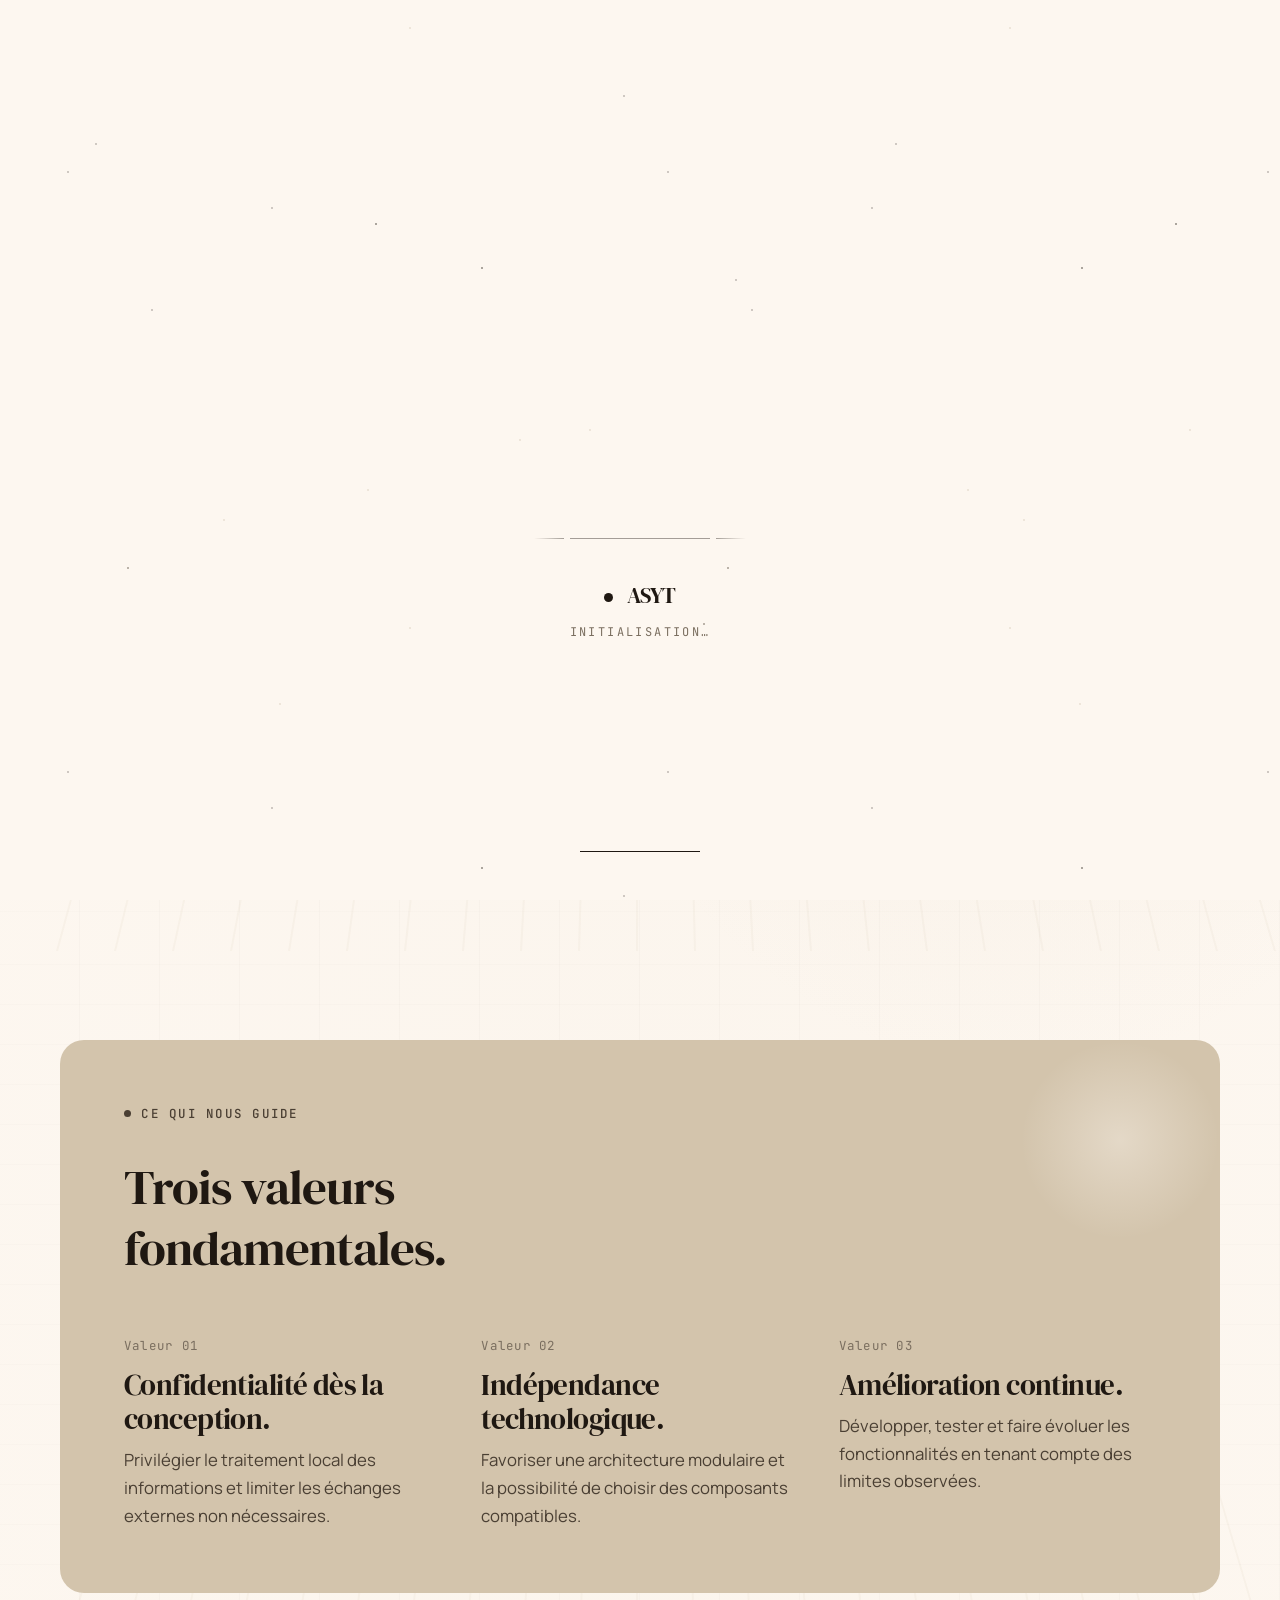
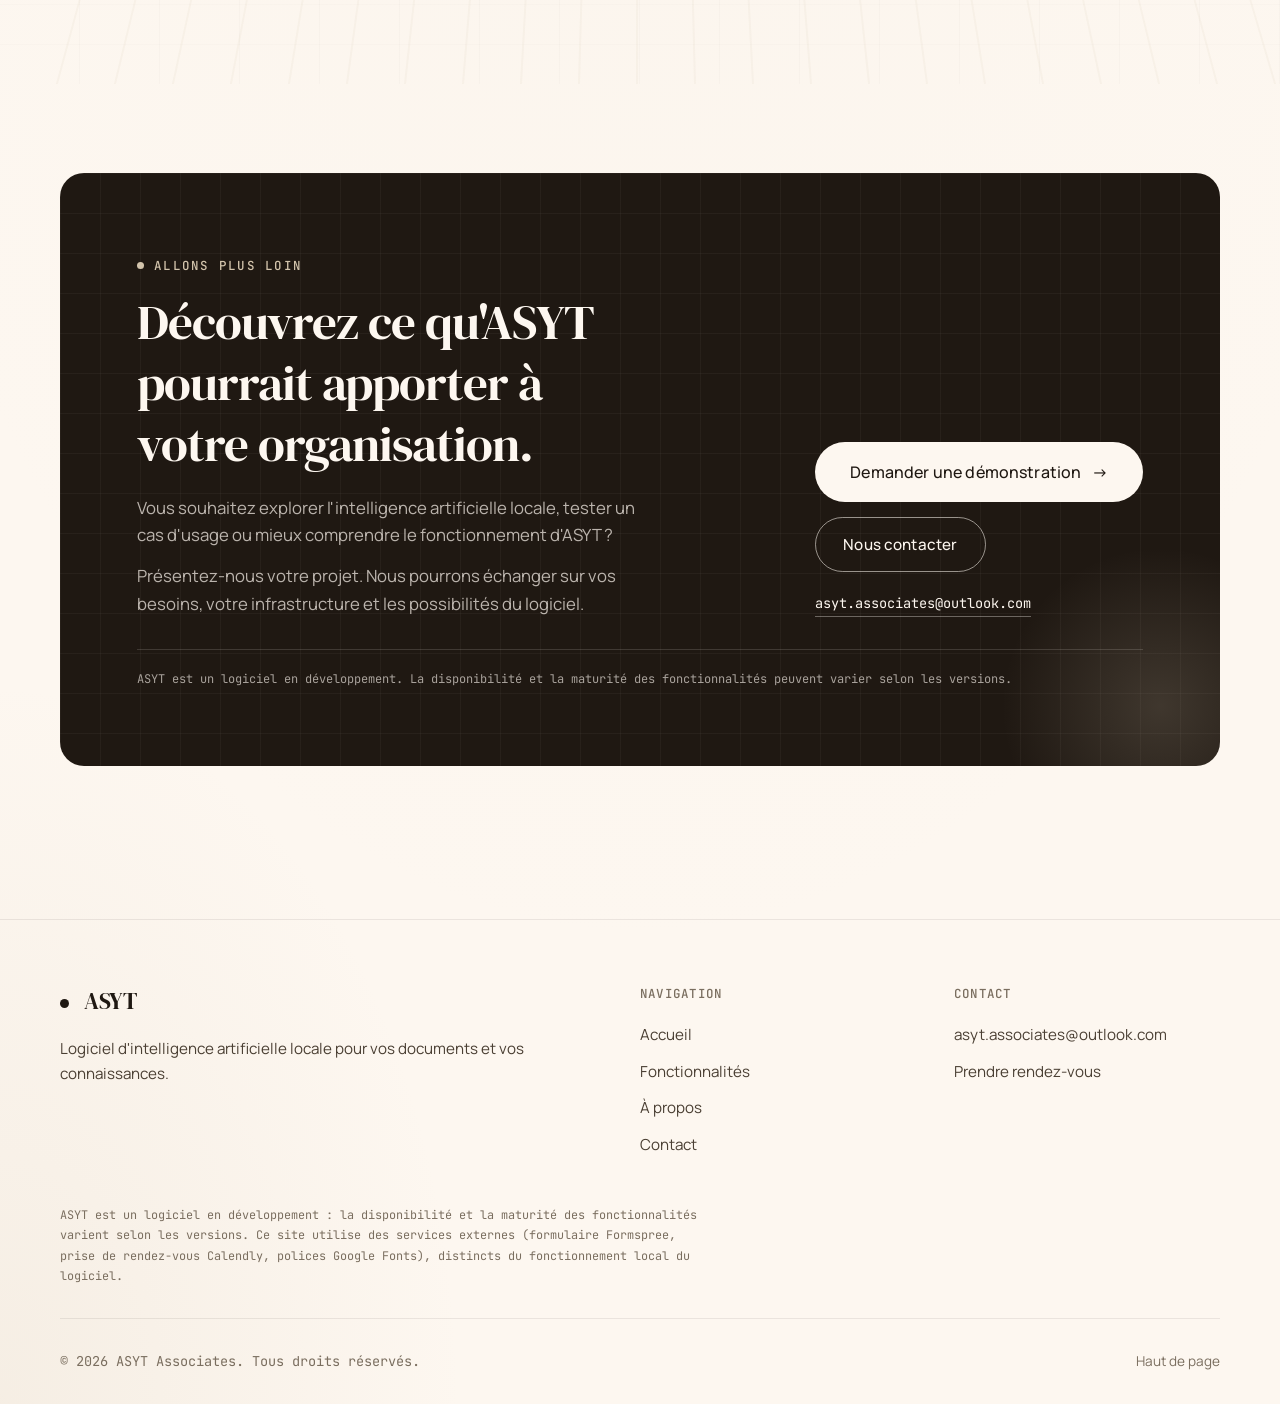
==== commit a874fe87: "Centrer la page d'accueil et retirer la FAQ (FR/EN)" ====
--- a/a-propos.html
+++ b/a-propos.html
@@ -125,7 +125,6 @@
       <a href="index.html">Accueil</a>
       <a href="services.html">Fonctionnalités</a>
       <a href="a-propos.html" class="active" aria-current="page">À propos</a>
-      <a href="faq.html">FAQ</a>
       <a href="contact.html">Contact</a>
       <div class="lang-switch">
         <a href="a-propos.html" class="lang active" hreflang="fr" lang="fr" aria-label="Français" aria-current="true">FR</a>
@@ -231,7 +230,6 @@
           <li><a href="index.html">Accueil</a></li>
           <li><a href="services.html">Fonctionnalités</a></li>
           <li><a href="a-propos.html">À propos</a></li>
-          <li><a href="faq.html">FAQ</a></li>
           <li><a href="contact.html">Contact</a></li>
         </ul>
       </div>
--- a/styles.css
+++ b/styles.css
@@ -2015,3 +2015,75 @@
   html { scroll-behavior: auto; }
   .flow-line-ext, .flow-line-loc, .flow-ring-outer, .hub-core-node::after { animation: none; }
 }
+
+
+/* ---------- Accueil centré (FR / EN) ---------- */
+.hero.hero--centered {
+  min-height: calc(100svh - 80px);
+  display: flex;
+  align-items: center;
+  padding: clamp(3.5rem, 7vw, 6rem) 0;
+}
+.hero-grid.hero-grid--centered {
+  display: block;
+  max-width: 960px;
+  margin-inline: auto;
+  text-align: center;
+}
+.hero-grid--centered .hero-content {
+  display: flex;
+  flex-direction: column;
+  align-items: center;
+}
+.hero-grid--centered .hero-content h1 {
+  width: 100%;
+  font-size: clamp(2.4rem, 4.4vw, 4.1rem);
+  line-height: 1.25;
+  margin-top: 1.7rem;
+  margin-bottom: 1.75rem;
+}
+.hero-grid--centered .hero-lead {
+  max-width: 62ch;
+  margin-inline: auto;
+}
+.hero-grid--centered .hero-tagline { margin-inline: auto; }
+.hero-grid--centered .hero-actions {
+  justify-content: center;
+  align-items: center;
+  flex-direction: column;
+  gap: 0.7rem;
+  margin-top: 2.2rem;
+}
+.hero-grid--centered .hero-actions .btn-download {
+  min-width: 230px;
+  width: auto;
+  justify-content: center;
+  opacity: 1;
+  cursor: not-allowed;
+}
+.hero-grid--centered .btn-download:disabled:hover {
+  background: var(--ink);
+  transform: none;
+}
+.hero-grid--centered .btn-download:disabled::before { display: none; }
+.hero-grid--centered .download-note {
+  margin: 0;
+  font-family: var(--mono);
+  font-size: 0.77rem;
+  letter-spacing: 0.035em;
+  color: var(--ink-muted);
+}
+@media (max-width: 760px) {
+  .hero.hero--centered {
+    min-height: calc(100svh - 72px);
+    padding: 3.5rem 0 4.5rem;
+  }
+  .hero-grid--centered .hero-content h1 {
+    font-size: clamp(2rem, 7.2vw, 3.1rem);
+    line-height: 1.25;
+  }
+  .hero-grid--centered .hero-actions .btn-download {
+    max-width: 100%;
+    width: min(100%, 280px);
+  }
+}
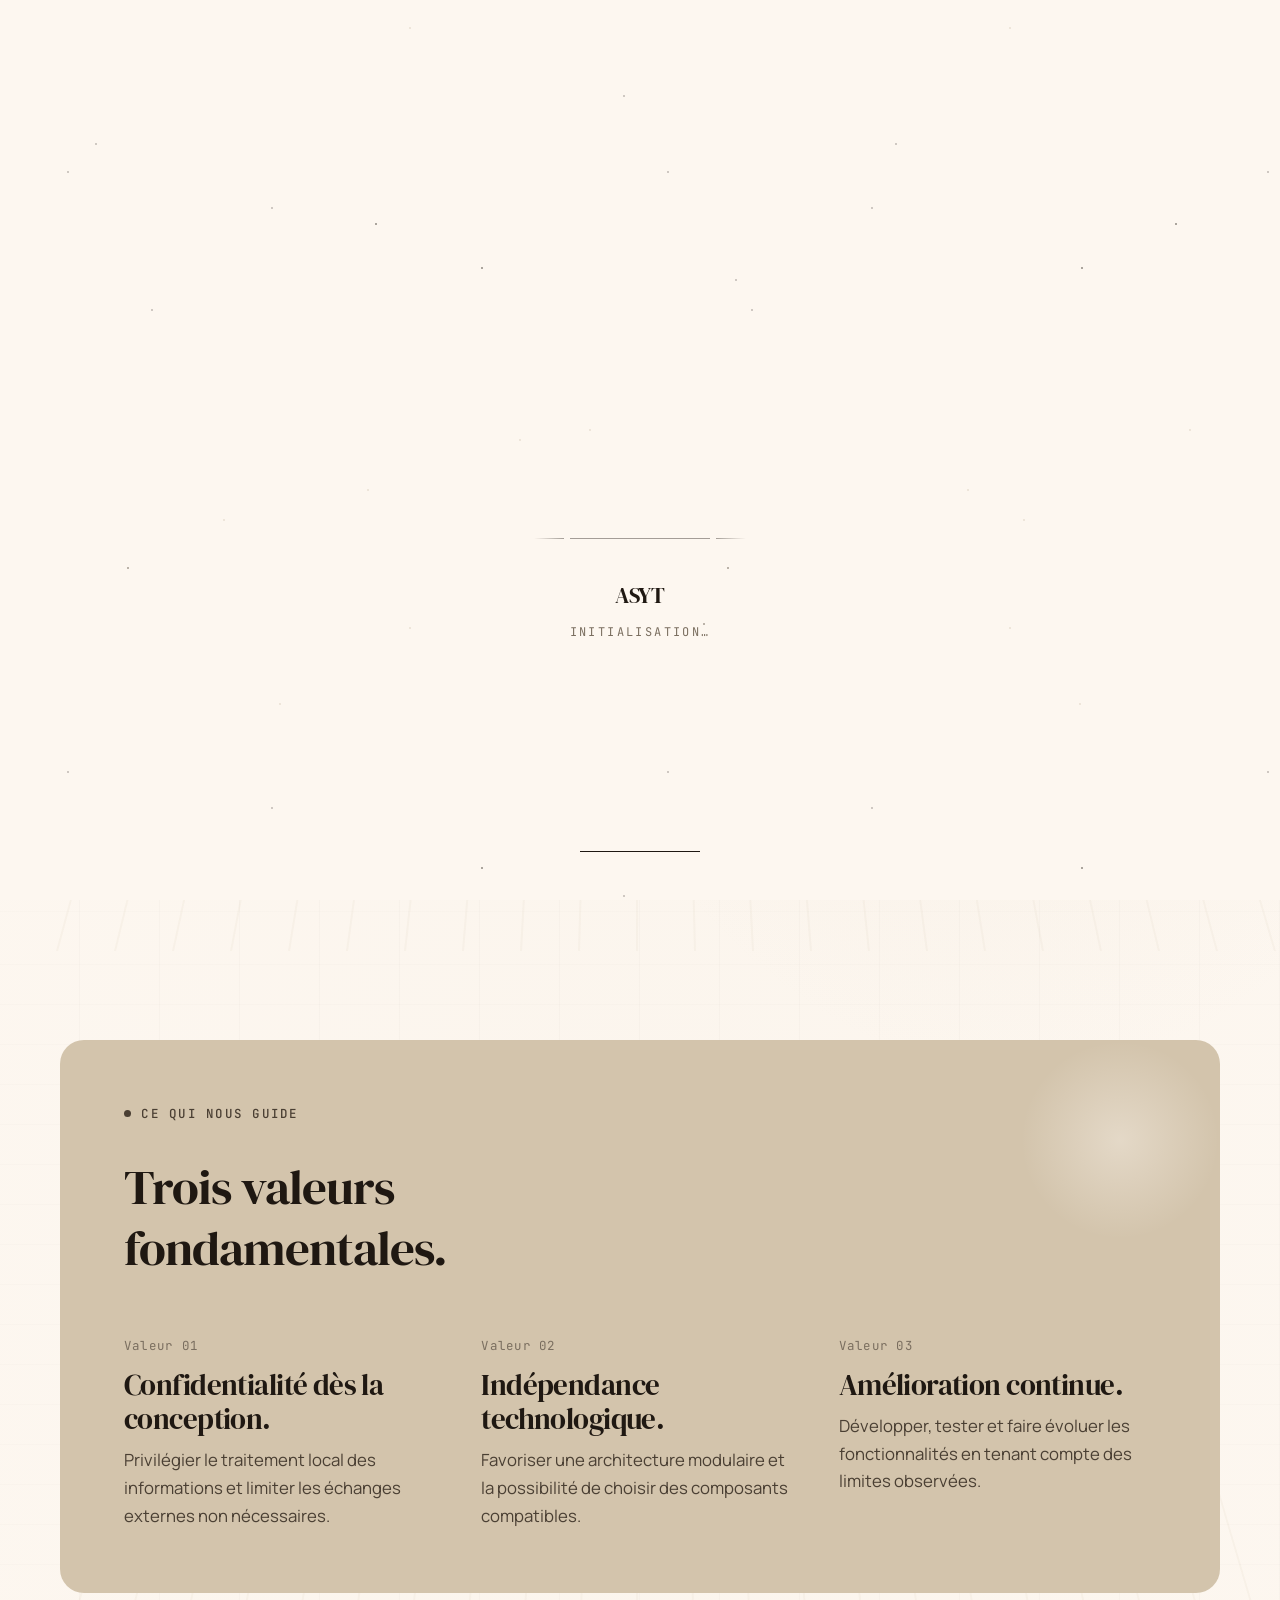
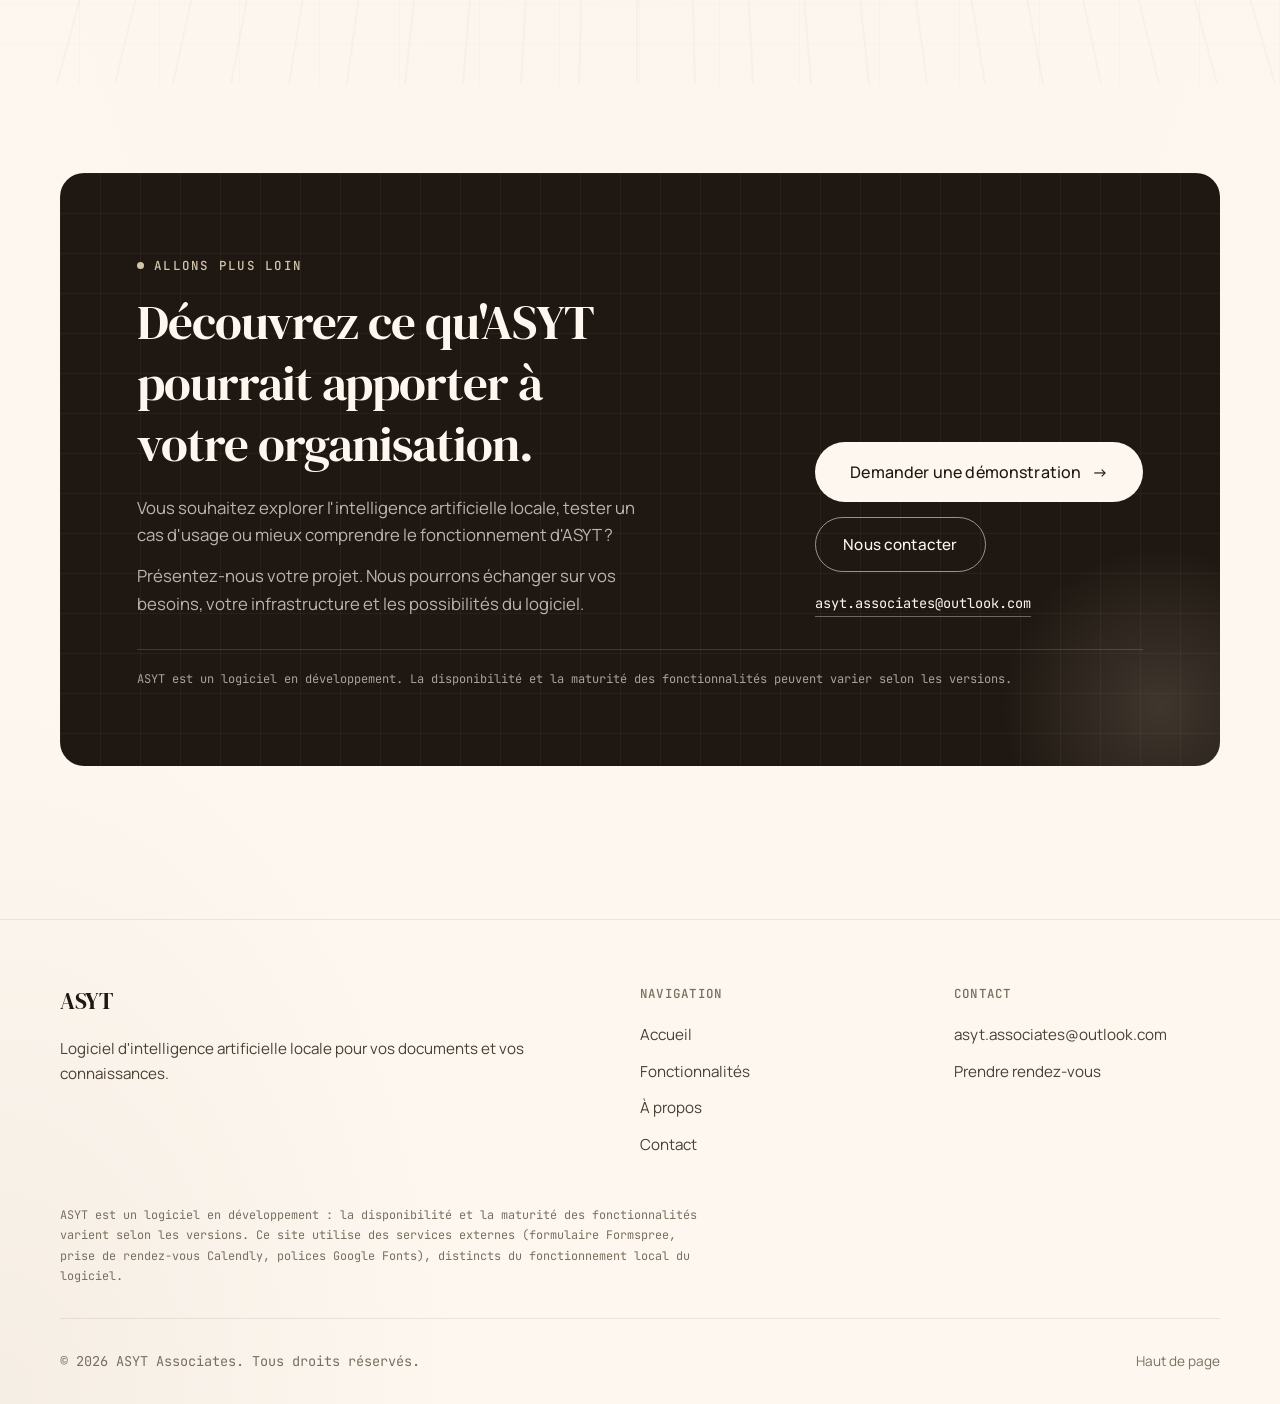
==== commit 1c495cb6: "Épurer le hero : titre et téléchargement seuls, sans points décoratifs" ====
--- a/a-propos.html
+++ b/a-propos.html
@@ -58,7 +58,7 @@
   </div>
   <div class="preloader-text">
     <div class="brand">
-      <span style="display:inline-block; width:9px; height:9px; border-radius:50%; background:#1F1812; margin-right:8px; transform:translateY(-1px);"></span>ASYT
+ASYT
     </div>
     <div class="tagline">Initialisation…</div>
   </div>
@@ -119,7 +119,7 @@
 <header class="site-header">
   <div class="container">
     <a href="index.html" class="logo" aria-label="ASYT — Accueil">
-      <span class="mark"></span>ASYT
+      ASYT
     </a>
     <nav class="nav" id="primary-nav" aria-label="Navigation">
       <a href="index.html">Accueil</a>
@@ -220,7 +220,7 @@
     <div class="footer-grid">
       <div class="footer-brand">
         <div class="logo">
-          <span class="mark"></span>ASYT
+          ASYT
         </div>
         <p>Logiciel d'intelligence artificielle locale pour vos documents et vos connaissances.</p>
       </div>
--- a/styles.css
+++ b/styles.css
@@ -2020,12 +2020,18 @@
 /* ---------- Accueil centré (FR / EN) ---------- */
 .hero.hero--centered {
   min-height: calc(100svh - 80px);
-  display: flex;
-  align-items: center;
-  padding: clamp(3.5rem, 7vw, 6rem) 0;
+  display: grid;
+  place-items: center;
+  padding: clamp(2.5rem, 5vw, 5rem) 0;
+}
+.hero.hero--centered > .container {
+  width: 100%;
 }
 .hero-grid.hero-grid--centered {
-  display: block;
+  display: grid;
+  grid-template-columns: minmax(0, 1fr);
+  place-items: center;
+  width: 100%;
   max-width: 960px;
   margin-inline: auto;
   text-align: center;
@@ -2034,13 +2040,17 @@
   display: flex;
   flex-direction: column;
   align-items: center;
+  width: 100%;
+  max-width: 880px;
+  margin-inline: auto;
+  text-align: center;
 }
 .hero-grid--centered .hero-content h1 {
   width: 100%;
   font-size: clamp(2.4rem, 4.4vw, 4.1rem);
   line-height: 1.25;
-  margin-top: 1.7rem;
-  margin-bottom: 1.75rem;
+  margin-top: 0;
+  margin-bottom: 0.75rem;
 }
 .hero-grid--centered .hero-lead {
   max-width: 62ch;
@@ -2052,7 +2062,7 @@
   align-items: center;
   flex-direction: column;
   gap: 0.7rem;
-  margin-top: 2.2rem;
+  margin-top: 1.6rem;
 }
 .hero-grid--centered .hero-actions .btn-download {
   min-width: 230px;
